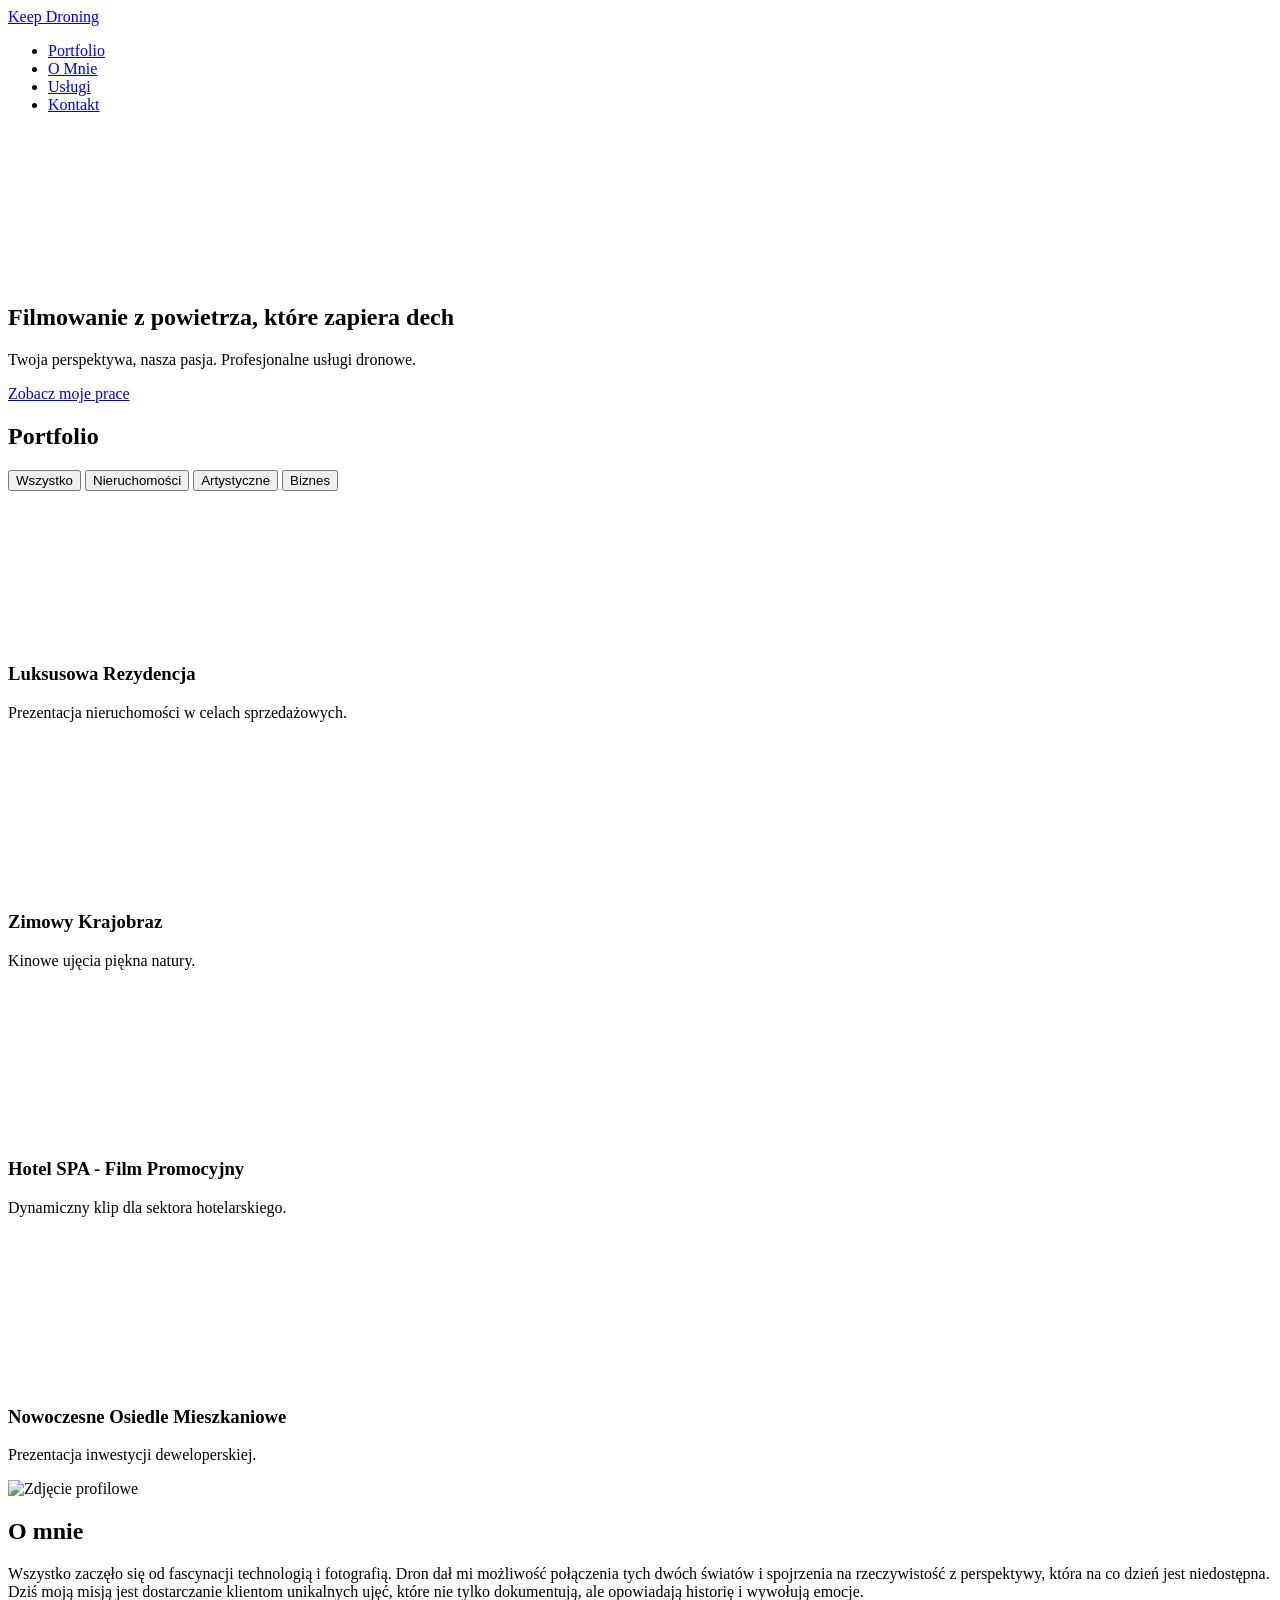
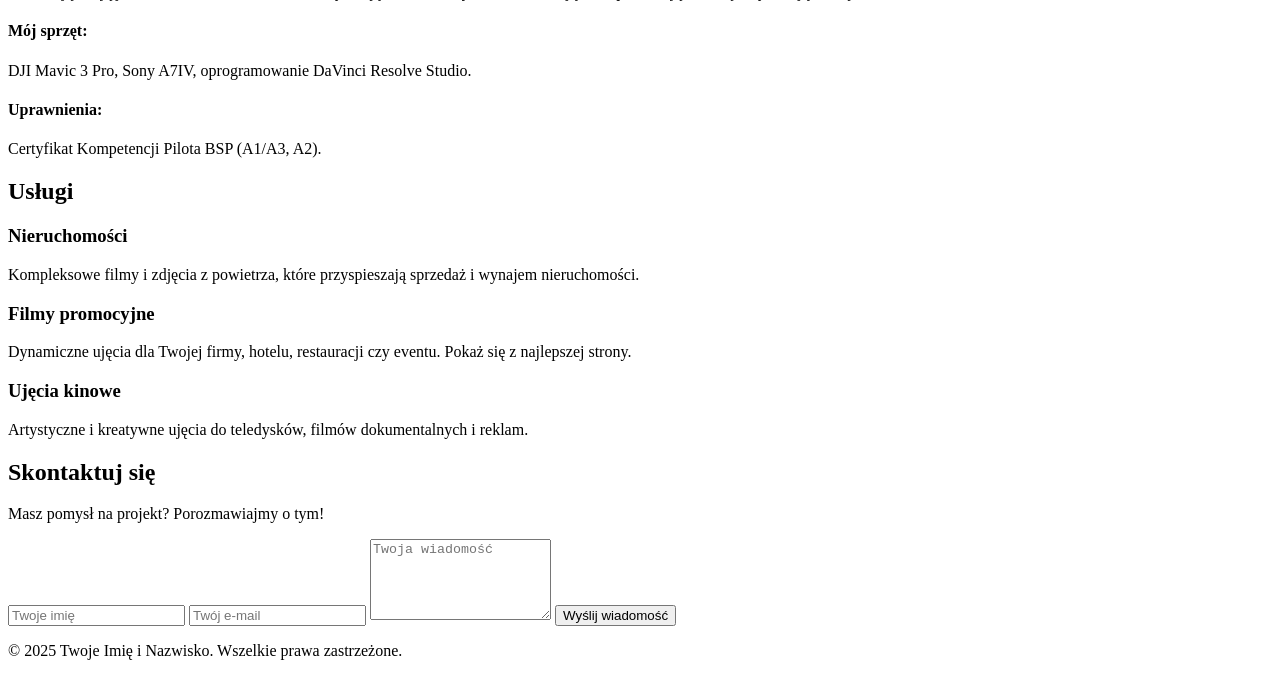
==== index.html @ 94047984 "Create index.html" ====
<!DOCTYPE html>
<html lang="pl">
<head>
    <meta charset="UTF-8">
    <meta name="viewport" content="width=device-width, initial-scale=1.0">
    <title>Twoje Imię - Portfolio Dronowe</title>
    <link rel="stylesheet" href="style.css">
    <link rel="preconnect" href="https://fonts.googleapis.com">
    <link rel="preconnect" href="https://fonts.gstatic.com" crossorigin>
    <link href="https://fonts.googleapis.com/css2?family=Poppins:wght@300;400;600;700&display=swap" rel="stylesheet">
</head>
<body>

    <header>
        <nav class="navbar">
            <a href="#" class="nav-logo">Keep Droning</a>
            <ul class="nav-menu">
                <li class="nav-item"><a href="#portfolio" class="nav-link">Portfolio</a></li>
                <li class="nav-item"><a href="#about" class="nav-link">O Mnie</a></li>
                <li class="nav-item"><a href="#services" class="nav-link">Usługi</a></li>
                <li class="nav-item"><a href="#contact" class="nav-link">Kontakt</a></li>
            </ul>
            <div class="hamburger">
                <span class="bar"></span>
                <span class="bar"></span>
                <span class="bar"></span>
            </div>
        </nav>
    </header>

    <main>
        <section class="hero">
            <div class="hero-video-bg">
                 <video autoplay loop muted playsinline poster="path/to/poster-image.jpg">
                    <source src="morze.mp4" type="video/mp4">
                </video>
            </div>
            <div class="hero-content">
                <h1>Filmowanie z powietrza, które zapiera dech</h1>
                <p>Twoja perspektywa, nasza pasja. Profesjonalne usługi dronowe.</p>
                <a href="#portfolio" class="cta-button">Zobacz moje prace</a>
            </div>
        </section>

        <section id="portfolio" class="portfolio-section">
            <h2>Portfolio</h2>
            <div class="filter-buttons">
                <button class="filter-btn active" data-filter="all">Wszystko</button>
                <button class="filter-btn" data-filter="nieruchomosci">Nieruchomości</button>
                <button class="filter-btn" data-filter="artystyczne">Artystyczne</button>
                <button class="filter-btn" data-filter="biznes">Biznes</button>
            </div>
            <div class="portfolio-grid">
                <div class="portfolio-item" data-category="nieruchomosci">
                    <div class="video-container">
                        <iframe src="https://www.youtube.com/embed/VIDEO_ID_1" title="YouTube video player" frameborder="0" allow="accelerometer; autoplay; clipboard-write; encrypted-media; gyroscope; picture-in-picture" allowfullscreen></iframe>
                    </div>
                    <h3>Luksusowa Rezydencja</h3>
                    <p>Prezentacja nieruchomości w celach sprzedażowych.</p>
                </div>
                <div class="portfolio-item" data-category="artystyczne">
                    <div class="video-container">
                        <iframe src="https://www.youtube.com/embed/VIDEO_ID_2" title="YouTube video player" frameborder="0" allow="accelerometer; autoplay; clipboard-write; encrypted-media; gyroscope; picture-in-picture" allowfullscreen></iframe>
                    </div>
                    <h3>Zimowy Krajobraz</h3>
                    <p>Kinowe ujęcia piękna natury.</p>
                </div>
                <div class="portfolio-item" data-category="biznes">
                     <div class="video-container">
                        <iframe src="https://www.youtube.com/embed/VIDEO_ID_3" title="YouTube video player" frameborder="0" allow="accelerometer; autoplay; clipboard-write; encrypted-media; gyroscope; picture-in-picture" allowfullscreen></iframe>
                    </div>
                    <h3>Hotel SPA - Film Promocyjny</h3>
                    <p>Dynamiczny klip dla sektora hotelarskiego.</p>
                </div>
                 <div class="portfolio-item" data-category="nieruchomosci">
                    <div class="video-container">
                       <iframe src="https://www.youtube.com/embed/VIDEO_ID_4" title="YouTube video player" frameborder="0" allow="accelerometer; autoplay; clipboard-write; encrypted-media; gyroscope; picture-in-picture" allowfullscreen></iframe>
                   </div>
                   <h3>Nowoczesne Osiedle Mieszkaniowe</h3>
                   <p>Prezentacja inwestycji deweloperskiej.</p>
               </div>
            </div>
        </section>

        <section id="about" class="about-section">
            <div class="about-content">
                <img src="https://via.placeholder.com/300" alt="Zdjęcie profilowe" class="profile-pic">
                <div class="about-text">
                    <h2>O mnie</h2>
                    <p>Wszystko zaczęło się od fascynacji technologią i fotografią. Dron dał mi możliwość połączenia tych dwóch światów i spojrzenia na rzeczywistość z perspektywy, która na co dzień jest niedostępna. Dziś moją misją jest dostarczanie klientom unikalnych ujęć, które nie tylko dokumentują, ale opowiadają historię i wywołują emocje.</p>
                    <h4>Mój sprzęt:</h4>
                    <p>DJI Mavic 3 Pro, Sony A7IV, oprogramowanie DaVinci Resolve Studio.</p>
                    <h4>Uprawnienia:</h4>
                    <p>Certyfikat Kompetencji Pilota BSP (A1/A3, A2).</p>
                </div>
            </div>
        </section>
        
        <section id="services" class="services-section">
            <h2>Usługi</h2>
            <div class="services-container">
                <div class="service-card">
                    <h3>Nieruchomości</h3>
                    <p>Kompleksowe filmy i zdjęcia z powietrza, które przyspieszają sprzedaż i wynajem nieruchomości.</p>
                </div>
                <div class="service-card">
                    <h3>Filmy promocyjne</h3>
                    <p>Dynamiczne ujęcia dla Twojej firmy, hotelu, restauracji czy eventu. Pokaż się z najlepszej strony.</p>
                </div>
                <div class="service-card">
                    <h3>Ujęcia kinowe</h3>
                    <p>Artystyczne i kreatywne ujęcia do teledysków, filmów dokumentalnych i reklam.</p>
                </div>
            </div>
        </section>

        <section id="contact" class="contact-section">
            <h2>Skontaktuj się</h2>
            <p>Masz pomysł na projekt? Porozmawiajmy o tym!</p>
            <form id="contact-form">
                <input type="text" name="name" placeholder="Twoje imię" required>
                <input type="email" name="email" placeholder="Twój e-mail" required>
                <textarea name="message" rows="5" placeholder="Twoja wiadomość" required></textarea>
                <button type="submit" class="cta-button">Wyślij wiadomość</button>
            </form>
        </section>
    </main>

    <footer>
        <p>&copy; 2025 Twoje Imię i Nazwisko. Wszelkie prawa zastrzeżone.</p>
    </footer>

    <script src="script.js"></script>
</body>
</html>
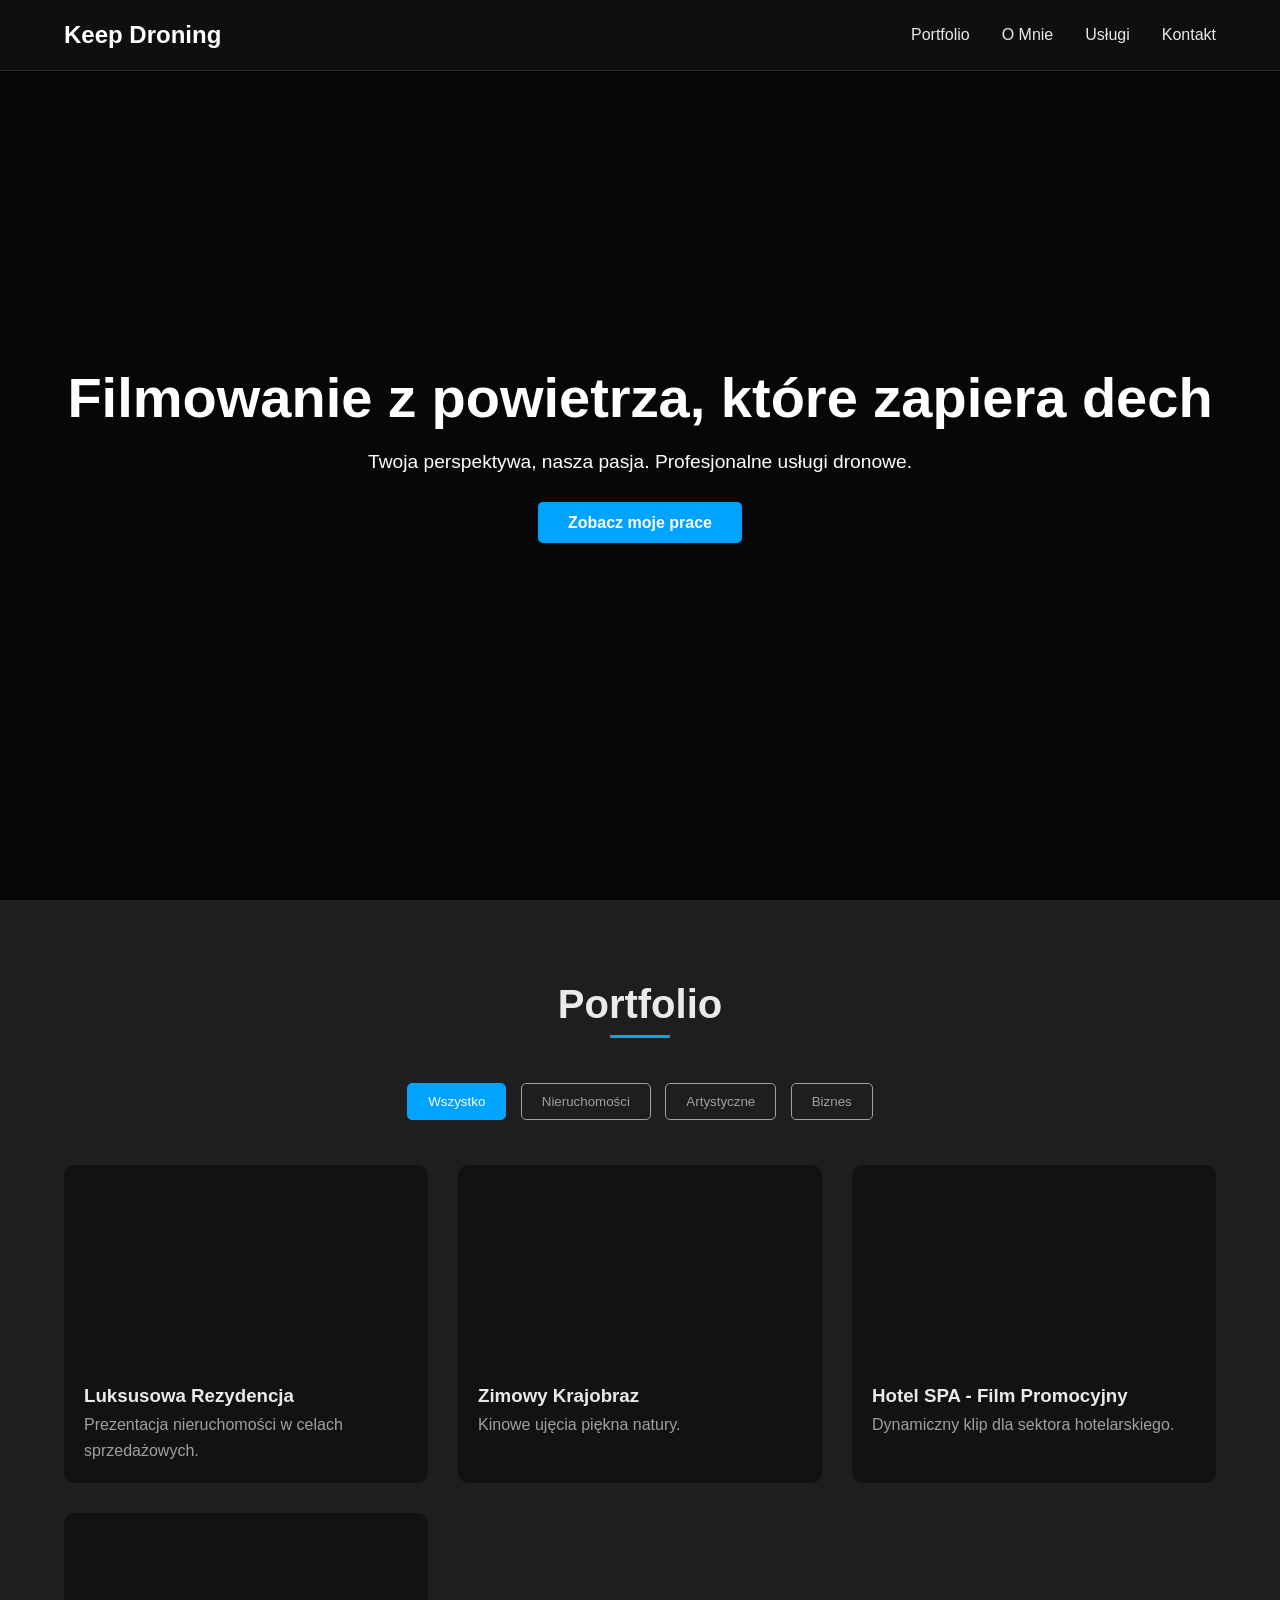
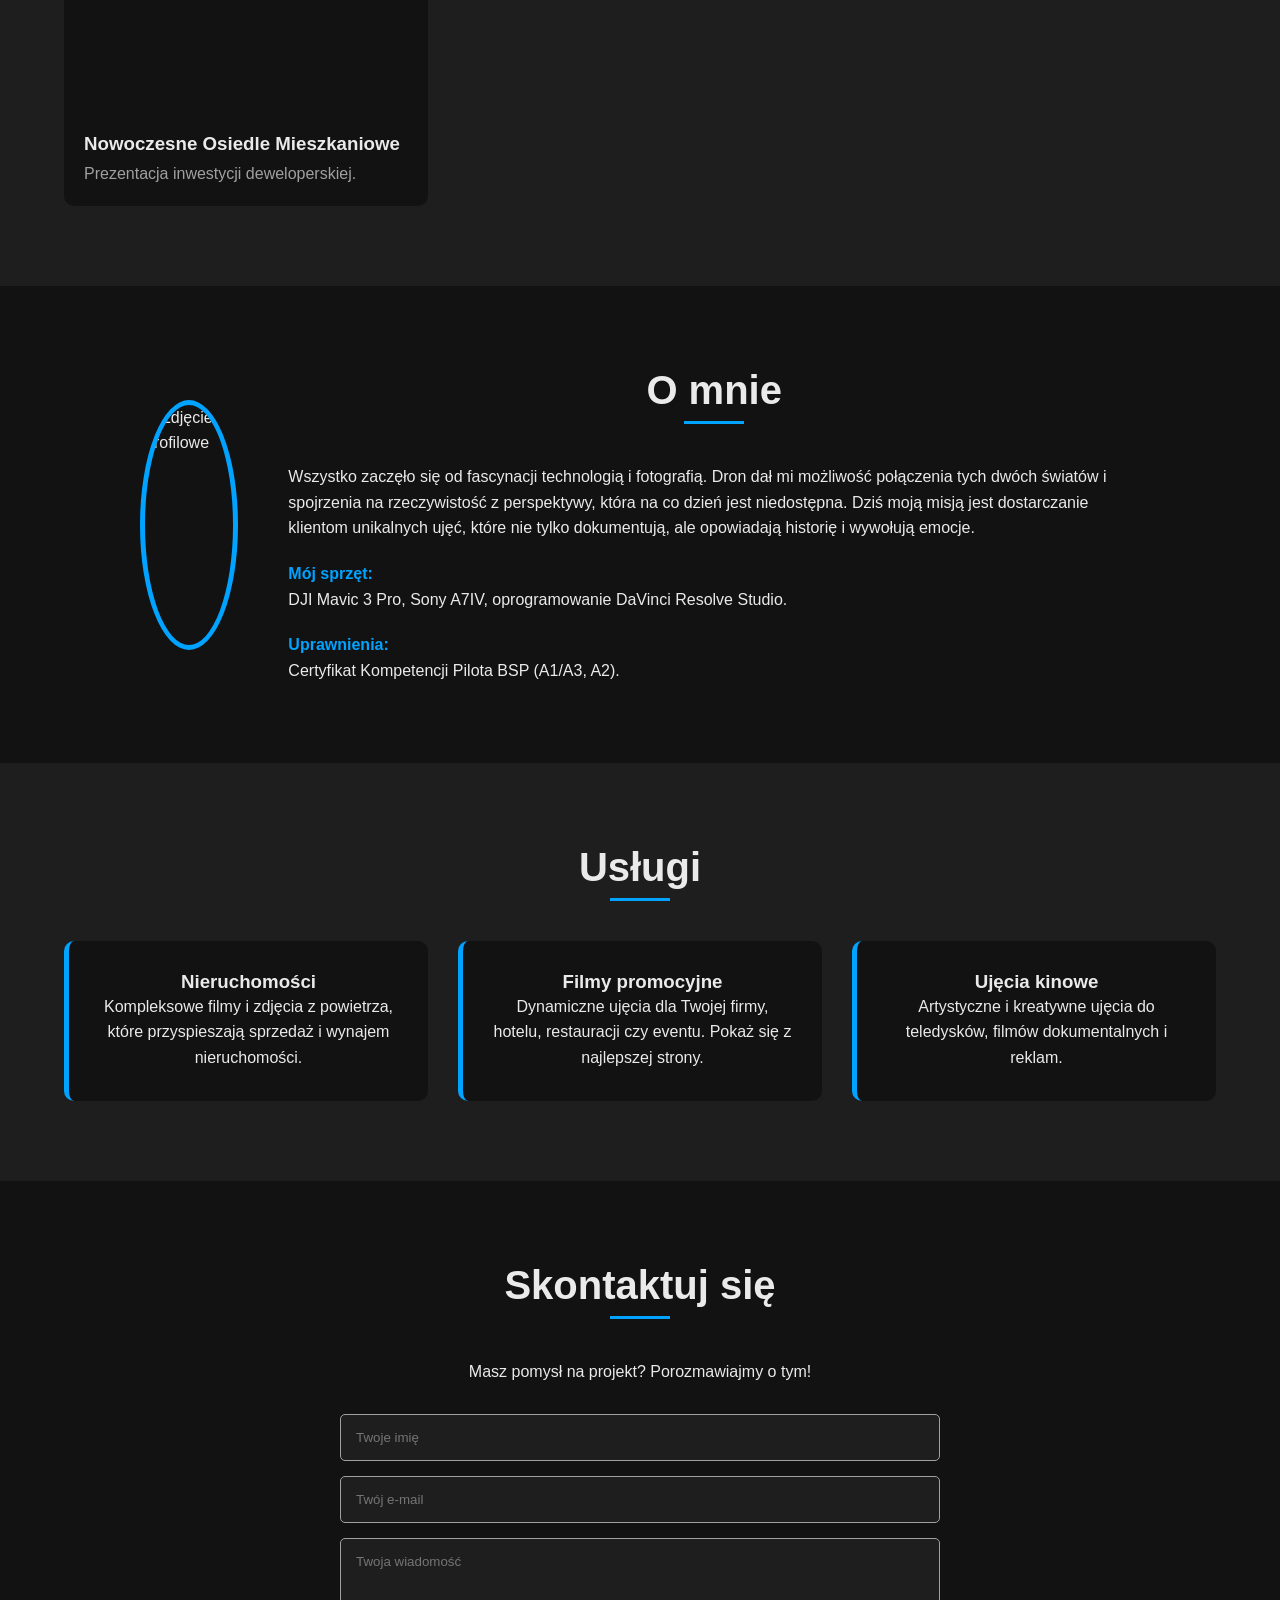
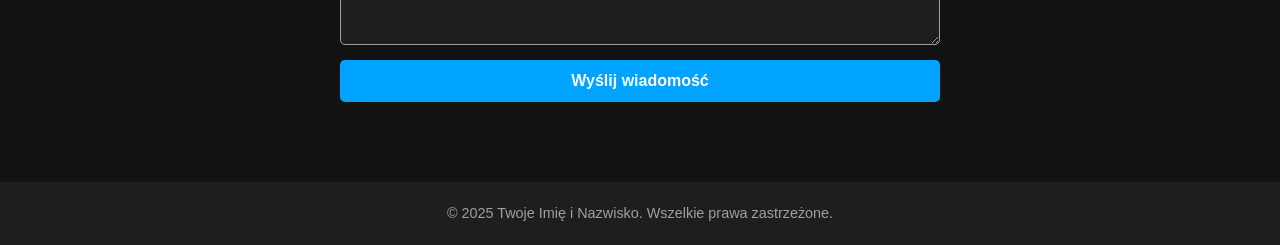
==== commit 256d5c9c: "Update index.html" ====
--- a/index.html
+++ b/index.html
@@ -60,7 +60,7 @@
                 </div>
                 <div class="portfolio-item" data-category="artystyczne">
                     <div class="video-container">
-                        <iframe src="https://www.youtube.com/embed/VIDEO_ID_2" title="YouTube video player" frameborder="0" allow="accelerometer; autoplay; clipboard-write; encrypted-media; gyroscope; picture-in-picture" allowfullscreen></iframe>
+                        <iframe src="https://www.youtube.com/shorts/f5v2X-ruwWc" title="YouTube video player" frameborder="0" allow="accelerometer; autoplay; clipboard-write; encrypted-media; gyroscope; picture-in-picture" allowfullscreen></iframe>
                     </div>
                     <h3>Zimowy Krajobraz</h3>
                     <p>Kinowe ujęcia piękna natury.</p>
@@ -69,12 +69,12 @@
                      <div class="video-container">
                         <iframe src="https://www.youtube.com/embed/VIDEO_ID_3" title="YouTube video player" frameborder="0" allow="accelerometer; autoplay; clipboard-write; encrypted-media; gyroscope; picture-in-picture" allowfullscreen></iframe>
                     </div>
-                    <h3>Hotel SPA - Film Promocyjny</h3>
+                    <h3>Hotel SPA - Film Promocyjny </h3>
                     <p>Dynamiczny klip dla sektora hotelarskiego.</p>
                 </div>
-                 <div class="portfolio-item" data-category="nieruchomosci">
+                 <div class="portfolio-item" data-category="nieruchomoscimorze">
                     <div class="video-container">
-                       <iframe src="https://www.youtube.com/embed/VIDEO_ID_4" title="YouTube video player" frameborder="0" allow="accelerometer; autoplay; clipboard-write; encrypted-media; gyroscope; picture-in-picture" allowfullscreen></iframe>
+                       <iframe src="https://www.youtube.com/watch?v=F8CcdoH55Hw" title="YouTube video player" frameborder="0" allow="accelerometer; autoplay; clipboard-write; encrypted-media; gyroscope; picture-in-picture" allowfullscreen></iframe>
                    </div>
                    <h3>Nowoczesne Osiedle Mieszkaniowe</h3>
                    <p>Prezentacja inwestycji deweloperskiej.</p>
--- a/style.css
+++ b/style.css
@@ -0,0 +1,350 @@
+/* --- RESET & GLOBAL STYLES --- */
+:root {
+    --primary-color: #00A3FF; /* Jaskrawy niebieski jako akcent */
+    --dark-bg: #121212;
+    --light-bg: #1E1E1E;
+    --text-color: #EAEAEA;
+    --text-muted: #A0A0A0;
+}
+
+* {
+    margin: 0;
+    padding: 0;
+    box-sizing: border-box;
+}
+
+html {
+    scroll-behavior: smooth;
+}
+
+body {
+    font-family: 'Poppins', sans-serif;
+    background-color: var(--dark-bg);
+    color: var(--text-color);
+    line-height: 1.6;
+}
+
+h1, h2, h3 {
+    line-height: 1.2;
+    font-weight: 600;
+}
+
+h2 {
+    font-size: 2.5rem;
+    text-align: center;
+    margin-bottom: 50px;
+    position: relative;
+}
+
+h2::after {
+    content: '';
+    position: absolute;
+    bottom: -10px;
+    left: 50%;
+    transform: translateX(-50%);
+    width: 60px;
+    height: 3px;
+    background-color: var(--primary-color);
+}
+
+section {
+    padding: 80px 5%;
+}
+
+/* --- NAVIGATION BAR --- */
+.navbar {
+    display: flex;
+    justify-content: space-between;
+    align-items: center;
+    padding: 1rem 5%;
+    background-color: rgba(18, 18, 18, 0.8);
+    backdrop-filter: blur(10px);
+    position: fixed;
+    width: 100%;
+    top: 0;
+    z-index: 1000;
+    border-bottom: 1px solid #2a2a2a;
+}
+
+.nav-logo {
+    font-size: 1.5rem;
+    font-weight: 700;
+    color: white;
+    text-decoration: none;
+}
+
+.nav-menu {
+    display: flex;
+    list-style: none;
+    gap: 2rem;
+}
+
+.nav-link {
+    color: var(--text-color);
+    text-decoration: none;
+    transition: color 0.3s ease;
+}
+
+.nav-link:hover {
+    color: var(--primary-color);
+}
+
+.hamburger {
+    display: none;
+    cursor: pointer;
+}
+
+.bar {
+    display: block;
+    width: 25px;
+    height: 3px;
+    margin: 5px auto;
+    background-color: white;
+    transition: all 0.3s ease-in-out;
+}
+
+
+/* --- HERO SECTION --- */
+.hero {
+    height: 100vh;
+    display: flex;
+    align-items: center;
+    justify-content: center;
+    text-align: center;
+    position: relative;
+    color: white;
+}
+.hero-video-bg {
+    position: absolute;
+    top: 0;
+    left: 0;
+    width: 100%;
+    height: 100%;
+    overflow: hidden;
+    z-index: -1;
+}
+.hero-video-bg video {
+    width: 100%;
+    height: 100%;
+    object-fit: cover;
+}
+.hero::after {
+    content: '';
+    position: absolute;
+    top: 0;
+    left: 0;
+    width: 100%;
+    height: 100%;
+    background: rgba(0, 0, 0, 0.6);
+    z-index: -1;
+}
+.hero-content {
+    z-index: 1;
+}
+.hero h1 {
+    font-size: 3.5rem;
+    margin-bottom: 1rem;
+}
+.hero p {
+    font-size: 1.2rem;
+    margin-bottom: 2rem;
+}
+.cta-button {
+    background-color: var(--primary-color);
+    color: white;
+    padding: 12px 30px;
+    border: none;
+    border-radius: 5px;
+    text-decoration: none;
+    font-weight: 600;
+    font-size: 1rem;
+    transition: background-color 0.3s ease, transform 0.3s ease;
+}
+.cta-button:hover {
+    background-color: #0088d1;
+    transform: translateY(-3px);
+}
+
+/* --- PORTFOLIO SECTION --- */
+.portfolio-section {
+    background-color: var(--light-bg);
+}
+
+.filter-buttons {
+    text-align: center;
+    margin-bottom: 40px;
+}
+
+.filter-btn {
+    background: none;
+    border: 1px solid var(--text-muted);
+    color: var(--text-muted);
+    padding: 10px 20px;
+    margin: 5px;
+    cursor: pointer;
+    border-radius: 5px;
+    transition: all 0.3s ease;
+}
+
+.filter-btn:hover, .filter-btn.active {
+    background-color: var(--primary-color);
+    color: white;
+    border-color: var(--primary-color);
+}
+
+.portfolio-grid {
+    display: grid;
+    grid-template-columns: repeat(auto-fit, minmax(350px, 1fr));
+    gap: 30px;
+}
+
+.portfolio-item {
+    background-color: var(--dark-bg);
+    border-radius: 10px;
+    overflow: hidden;
+    transition: transform 0.3s ease;
+    padding-bottom: 20px;
+}
+.portfolio-item h3 { margin: 15px 20px 5px; }
+.portfolio-item p { margin: 0 20px; color: var(--text-muted); }
+.portfolio-item.hide {
+    display: none;
+}
+
+.video-container {
+    position: relative;
+    padding-bottom: 56.25%; /* 16:9 Aspect Ratio */
+    height: 0;
+    overflow: hidden;
+}
+
+.video-container iframe {
+    position: absolute;
+    top: 0;
+    left: 0;
+    width: 100%;
+    height: 100%;
+}
+
+
+/* --- ABOUT SECTION --- */
+.about-content {
+    display: flex;
+    align-items: center;
+    gap: 50px;
+    max-width: 1000px;
+    margin: 0 auto;
+}
+.profile-pic {
+    width: 250px;
+    height: 250px;
+    border-radius: 50%;
+    object-fit: cover;
+    border: 5px solid var(--primary-color);
+}
+.about-text h4 {
+    margin-top: 20px;
+    color: var(--primary-color);
+}
+
+/* --- SERVICES SECTION --- */
+.services-section {
+    background-color: var(--light-bg);
+}
+.services-container {
+    display: grid;
+    grid-template-columns: repeat(auto-fit, minmax(300px, 1fr));
+    gap: 30px;
+    max-width: 1200px;
+    margin: 0 auto;
+}
+.service-card {
+    background-color: var(--dark-bg);
+    padding: 30px;
+    border-radius: 10px;
+    text-align: center;
+    border-left: 5px solid var(--primary-color);
+    transition: transform 0.3s ease;
+}
+.service-card:hover {
+    transform: translateY(-10px);
+}
+
+/* --- CONTACT SECTION --- */
+.contact-section {
+    text-align: center;
+}
+#contact-form {
+    max-width: 600px;
+    margin: 30px auto 0;
+    display: flex;
+    flex-direction: column;
+    gap: 15px;
+}
+#contact-form input,
+#contact-form textarea {
+    width: 100%;
+    padding: 15px;
+    border-radius: 5px;
+    border: 1px solid var(--text-muted);
+    background-color: var(--light-bg);
+    color: var(--text-color);
+    font-family: 'Poppins', sans-serif;
+}
+#contact-form textarea {
+    resize: vertical;
+}
+
+/* --- FOOTER --- */
+footer {
+    text-align: center;
+    padding: 20px;
+    background-color: var(--light-bg);
+    color: var(--text-muted);
+    font-size: 0.9rem;
+}
+
+/* --- RESPONSIVE DESIGN --- */
+@media(max-width: 768px) {
+    .nav-menu {
+        position: fixed;
+        left: -100%;
+        top: 70px; /* Wysokość nawigacji */
+        flex-direction: column;
+        background-color: var(--dark-bg);
+        width: 100%;
+        text-align: center;
+        transition: 0.3s;
+        gap: 0;
+    }
+
+    .nav-menu.active {
+        left: 0;
+    }
+
+    .nav-item {
+        padding: 1rem 0;
+    }
+
+    .hamburger {
+        display: block;
+    }
+
+    .hamburger.active .bar:nth-child(2) {
+        opacity: 0;
+    }
+    .hamburger.active .bar:nth-child(1) {
+        transform: translateY(8px) rotate(45deg);
+    }
+    .hamburger.active .bar:nth-child(3) {
+        transform: translateY(-8px) rotate(-45deg);
+    }
+
+    .hero h1 { font-size: 2.5rem; }
+    .hero p { font-size: 1rem; }
+
+    .about-content {
+        flex-direction: column;
+        text-align: center;
+    }
+}
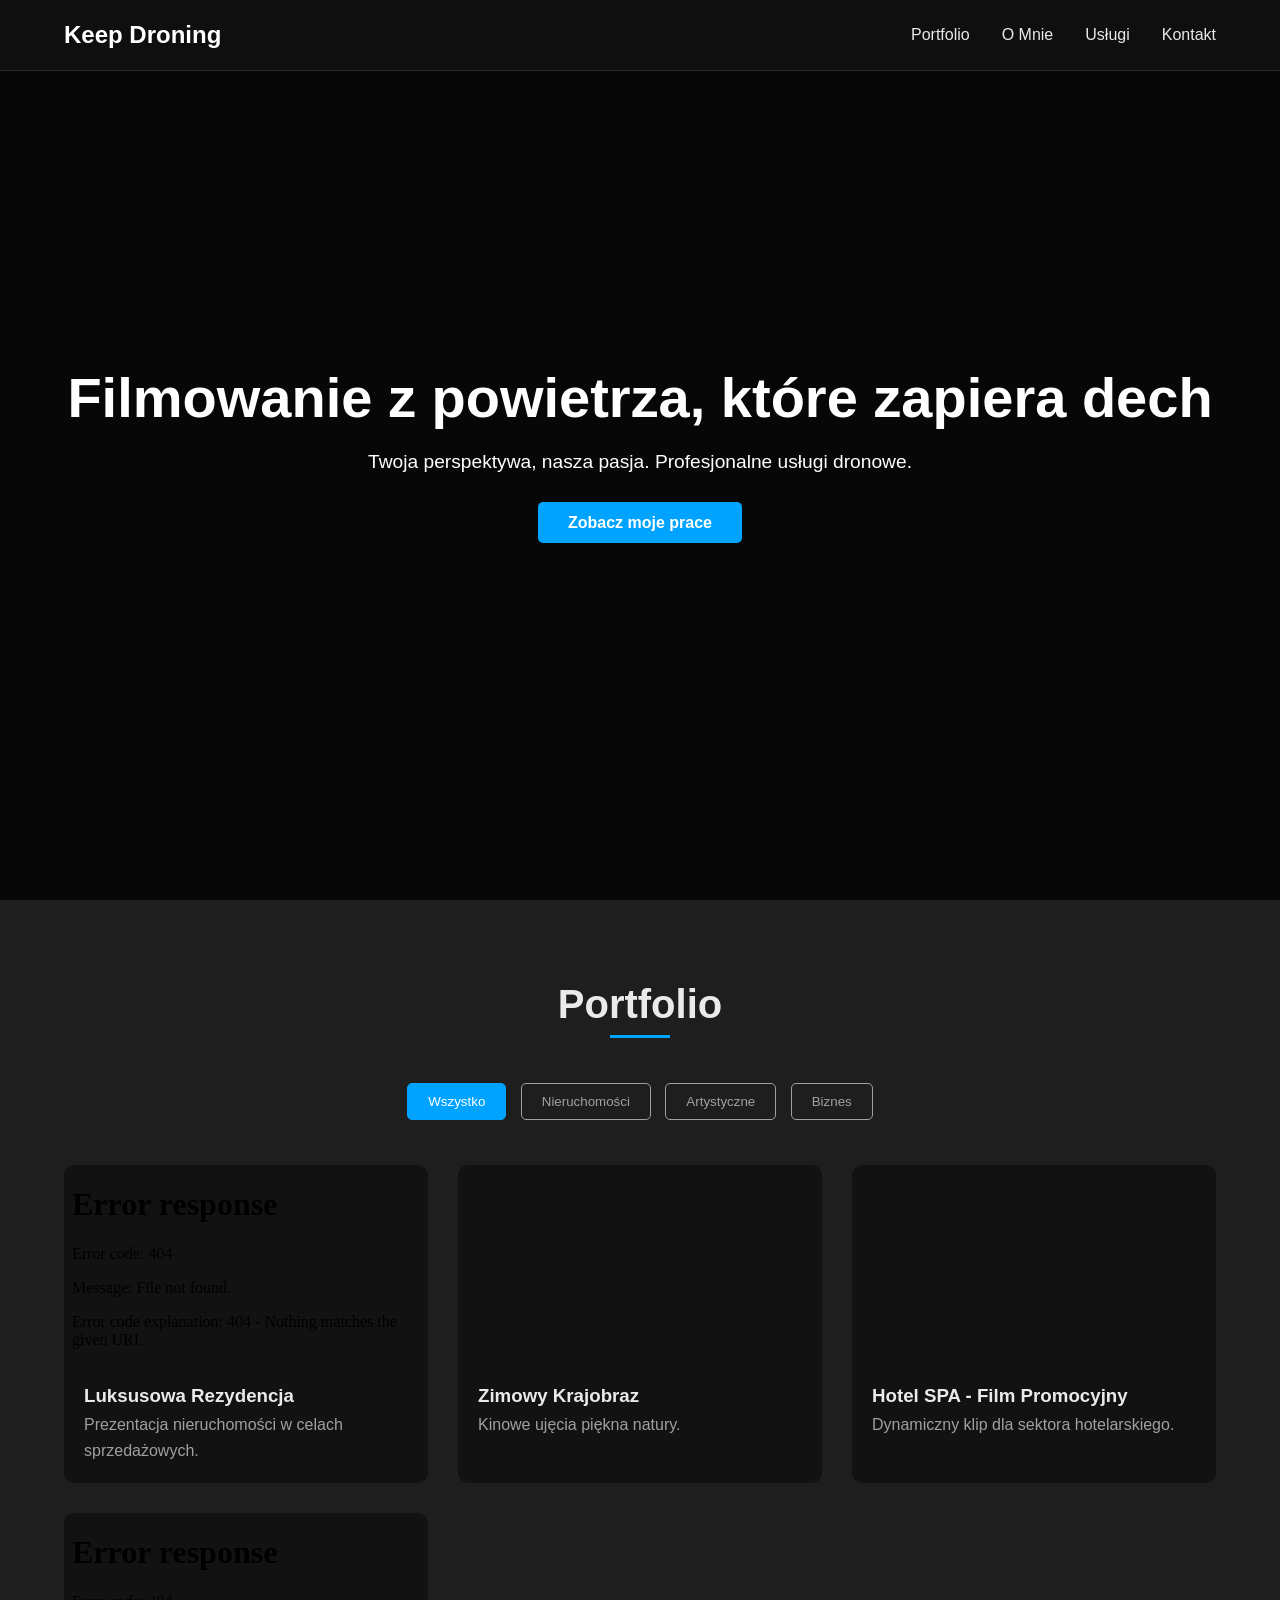
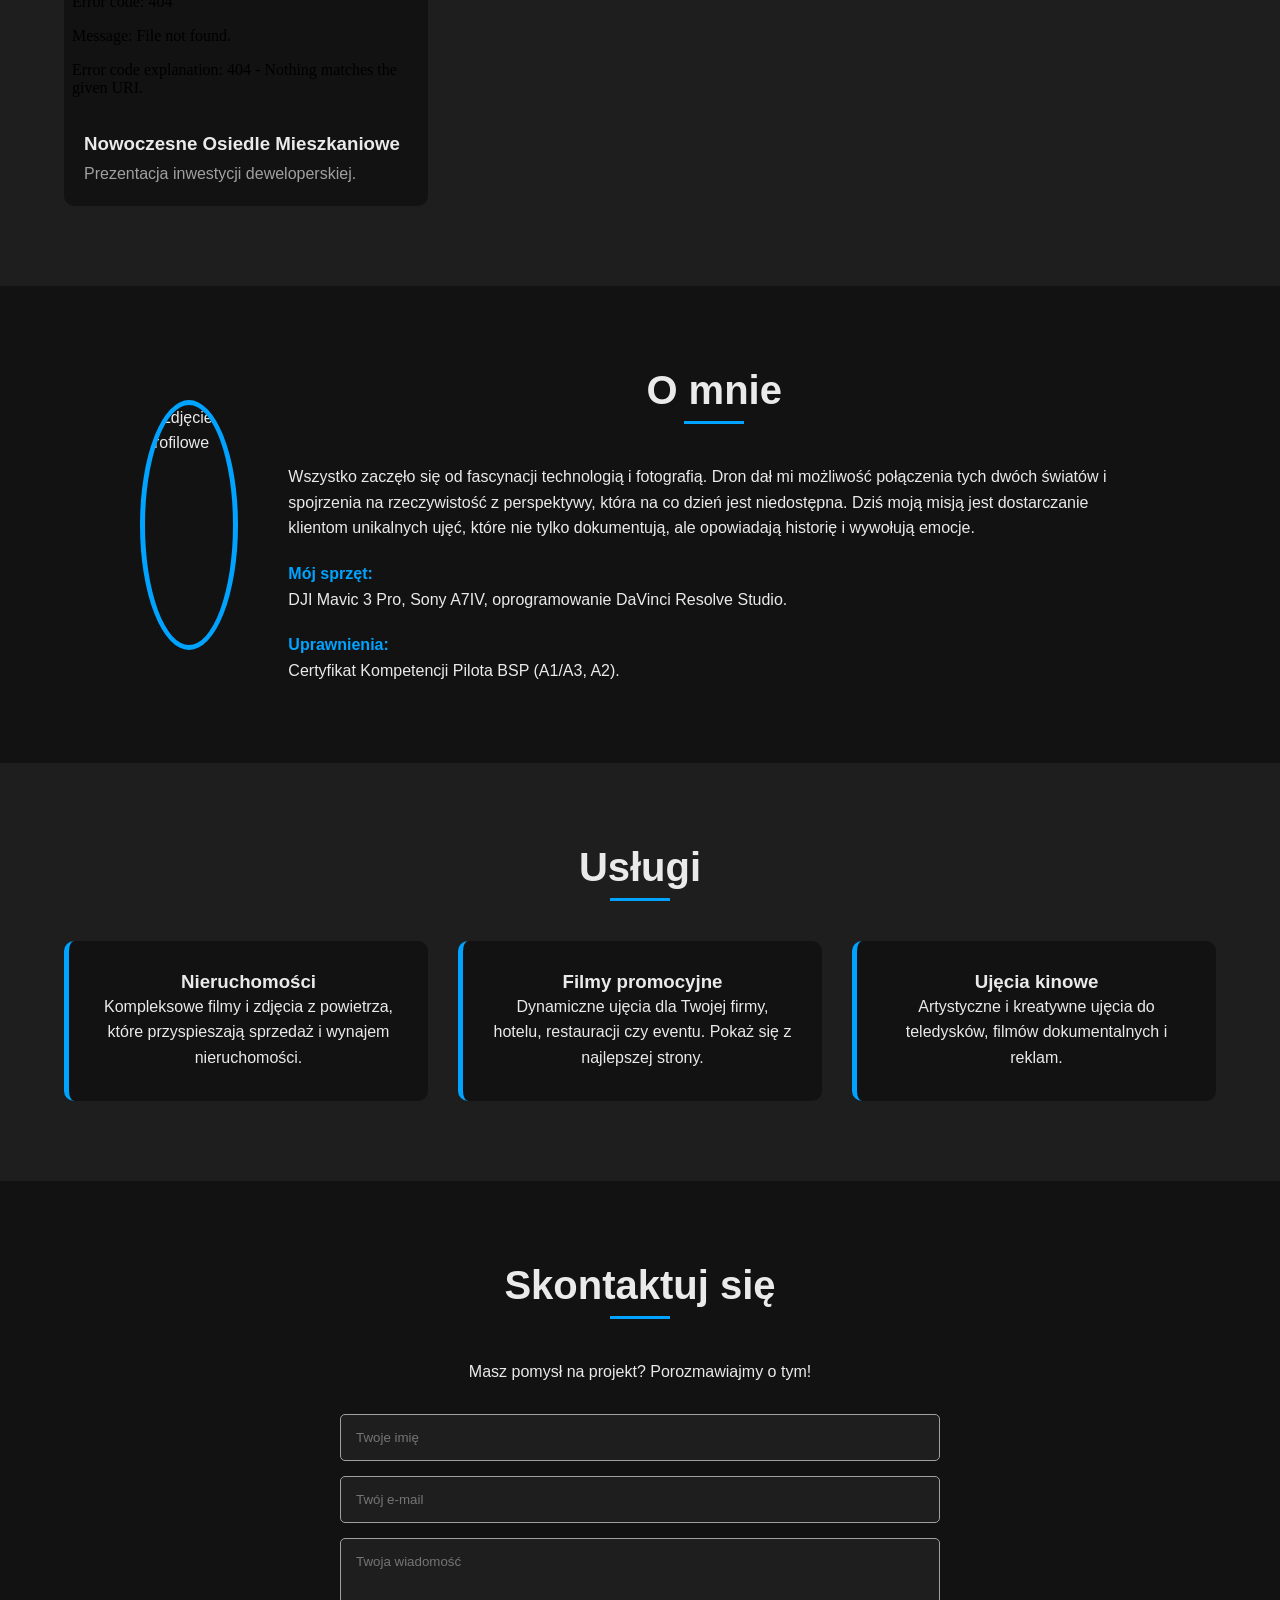
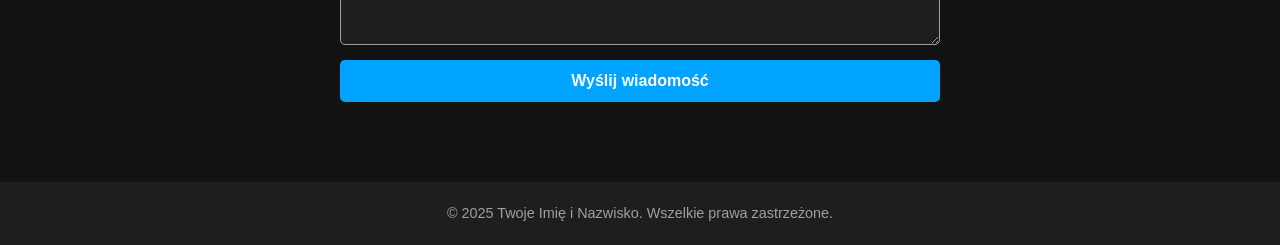
==== commit dcc33d62: "Update index.html" ====
--- a/index.html
+++ b/index.html
@@ -32,7 +32,7 @@
         <section class="hero">
             <div class="hero-video-bg">
                  <video autoplay loop muted playsinline poster="path/to/poster-image.jpg">
-                    <source src="morze.mp4" type="video/mp4">
+                    <source src="DJI_20240922183412_0674_D-da0606f5d6e1b281fa202f98e821e6b1 (1).mp4" type="video/mp4">
                 </video>
             </div>
             <div class="hero-content">
@@ -53,7 +53,7 @@
             <div class="portfolio-grid">
                 <div class="portfolio-item" data-category="nieruchomosci">
                     <div class="video-container">
-                        <iframe src="https://www.youtube.com/embed/VIDEO_ID_1" title="YouTube video player" frameborder="0" allow="accelerometer; autoplay; clipboard-write; encrypted-media; gyroscope; picture-in-picture" allowfullscreen></iframe>
+                        <iframe src="You Say - Lauren Daigle (DJI Mini 4 Pro Cinematic Remix #shorts.mp4" title="YouTube video player" frameborder="0" allow="accelerometer; autoplay; clipboard-write; encrypted-media; gyroscope; picture-in-picture" allowfullscreen></iframe>
                     </div>
                     <h3>Luksusowa Rezydencja</h3>
                     <p>Prezentacja nieruchomości w celach sprzedażowych.</p>
@@ -74,7 +74,7 @@
                 </div>
                  <div class="portfolio-item" data-category="nieruchomoscimorze">
                     <div class="video-container">
-                       <iframe src="https://www.youtube.com/watch?v=F8CcdoH55Hw" title="YouTube video player" frameborder="0" allow="accelerometer; autoplay; clipboard-write; encrypted-media; gyroscope; picture-in-picture" allowfullscreen></iframe>
+                       <iframe src="Love this place 💗 #shorts.mp4" title="YouTube video player" frameborder="0" allow="accelerometer; autoplay; clipboard-write; encrypted-media; gyroscope; picture-in-picture" allowfullscreen></iframe>
                    </div>
                    <h3>Nowoczesne Osiedle Mieszkaniowe</h3>
                    <p>Prezentacja inwestycji deweloperskiej.</p>
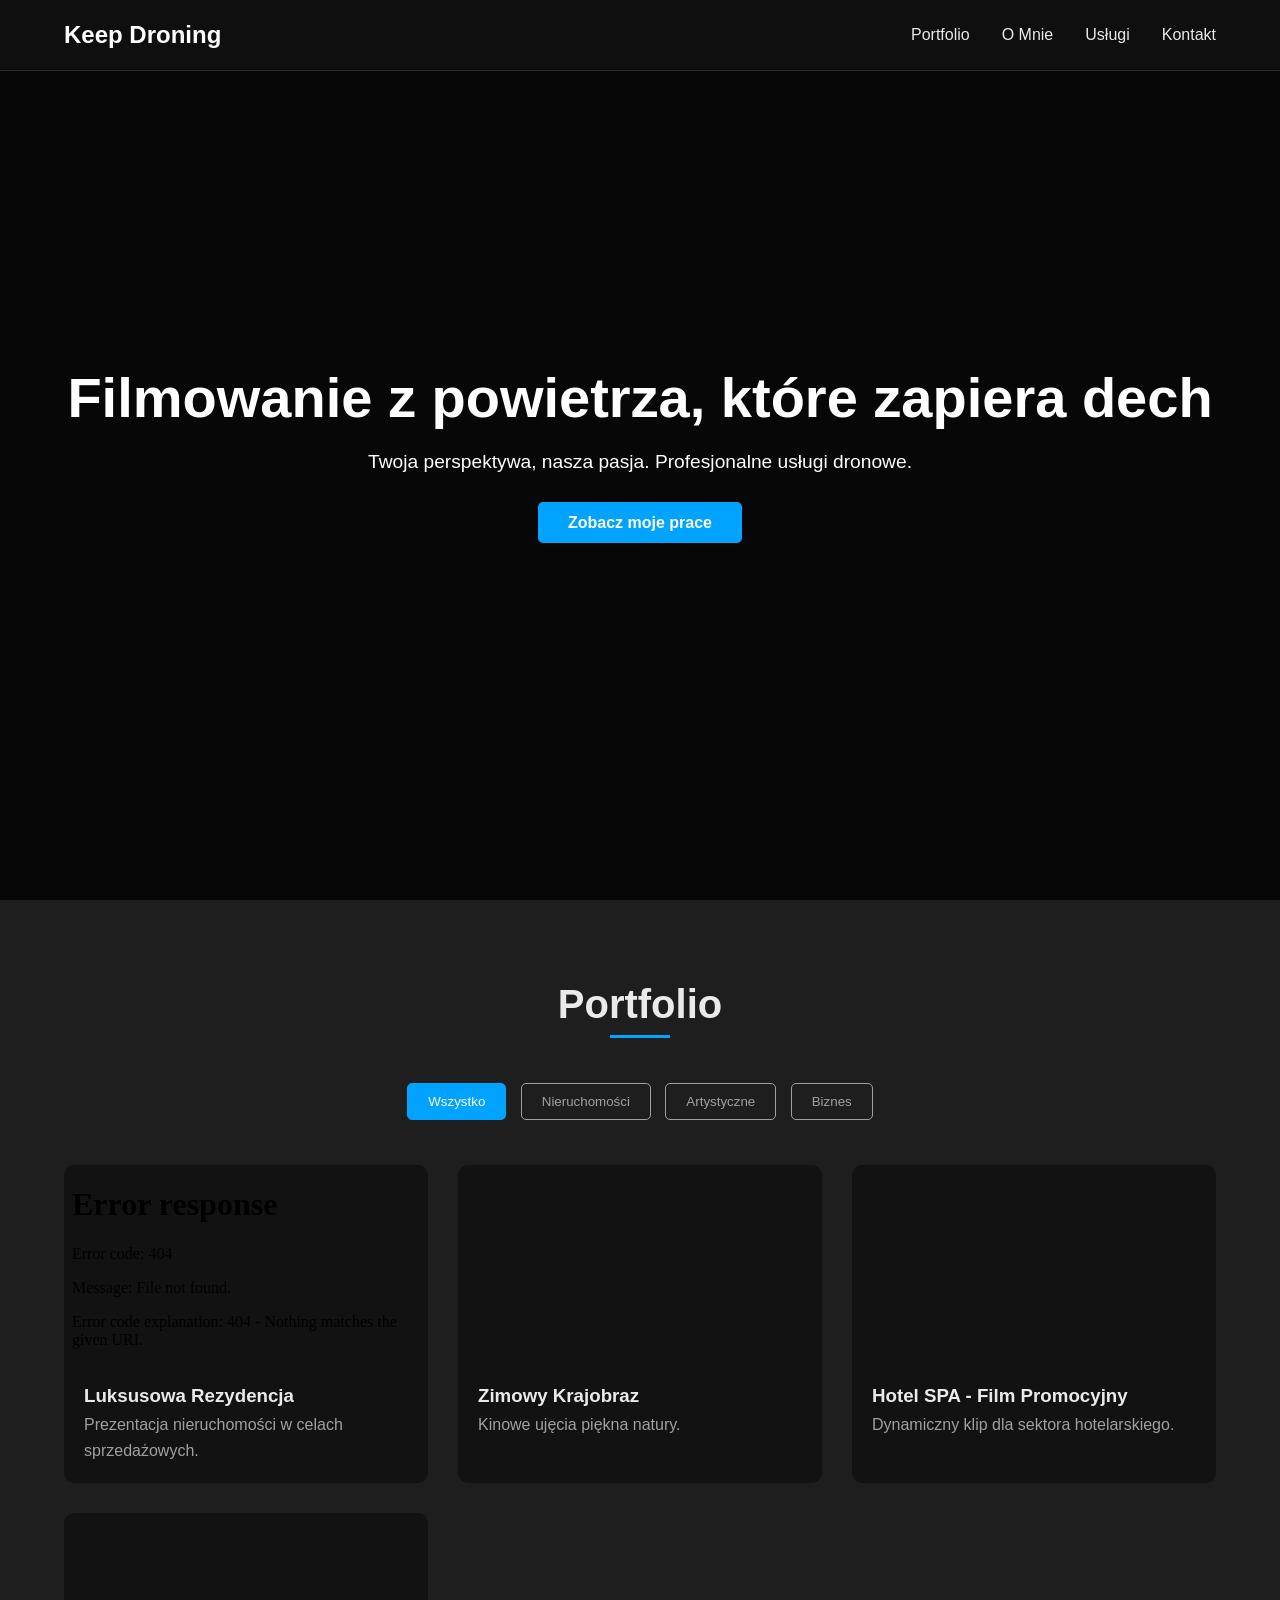
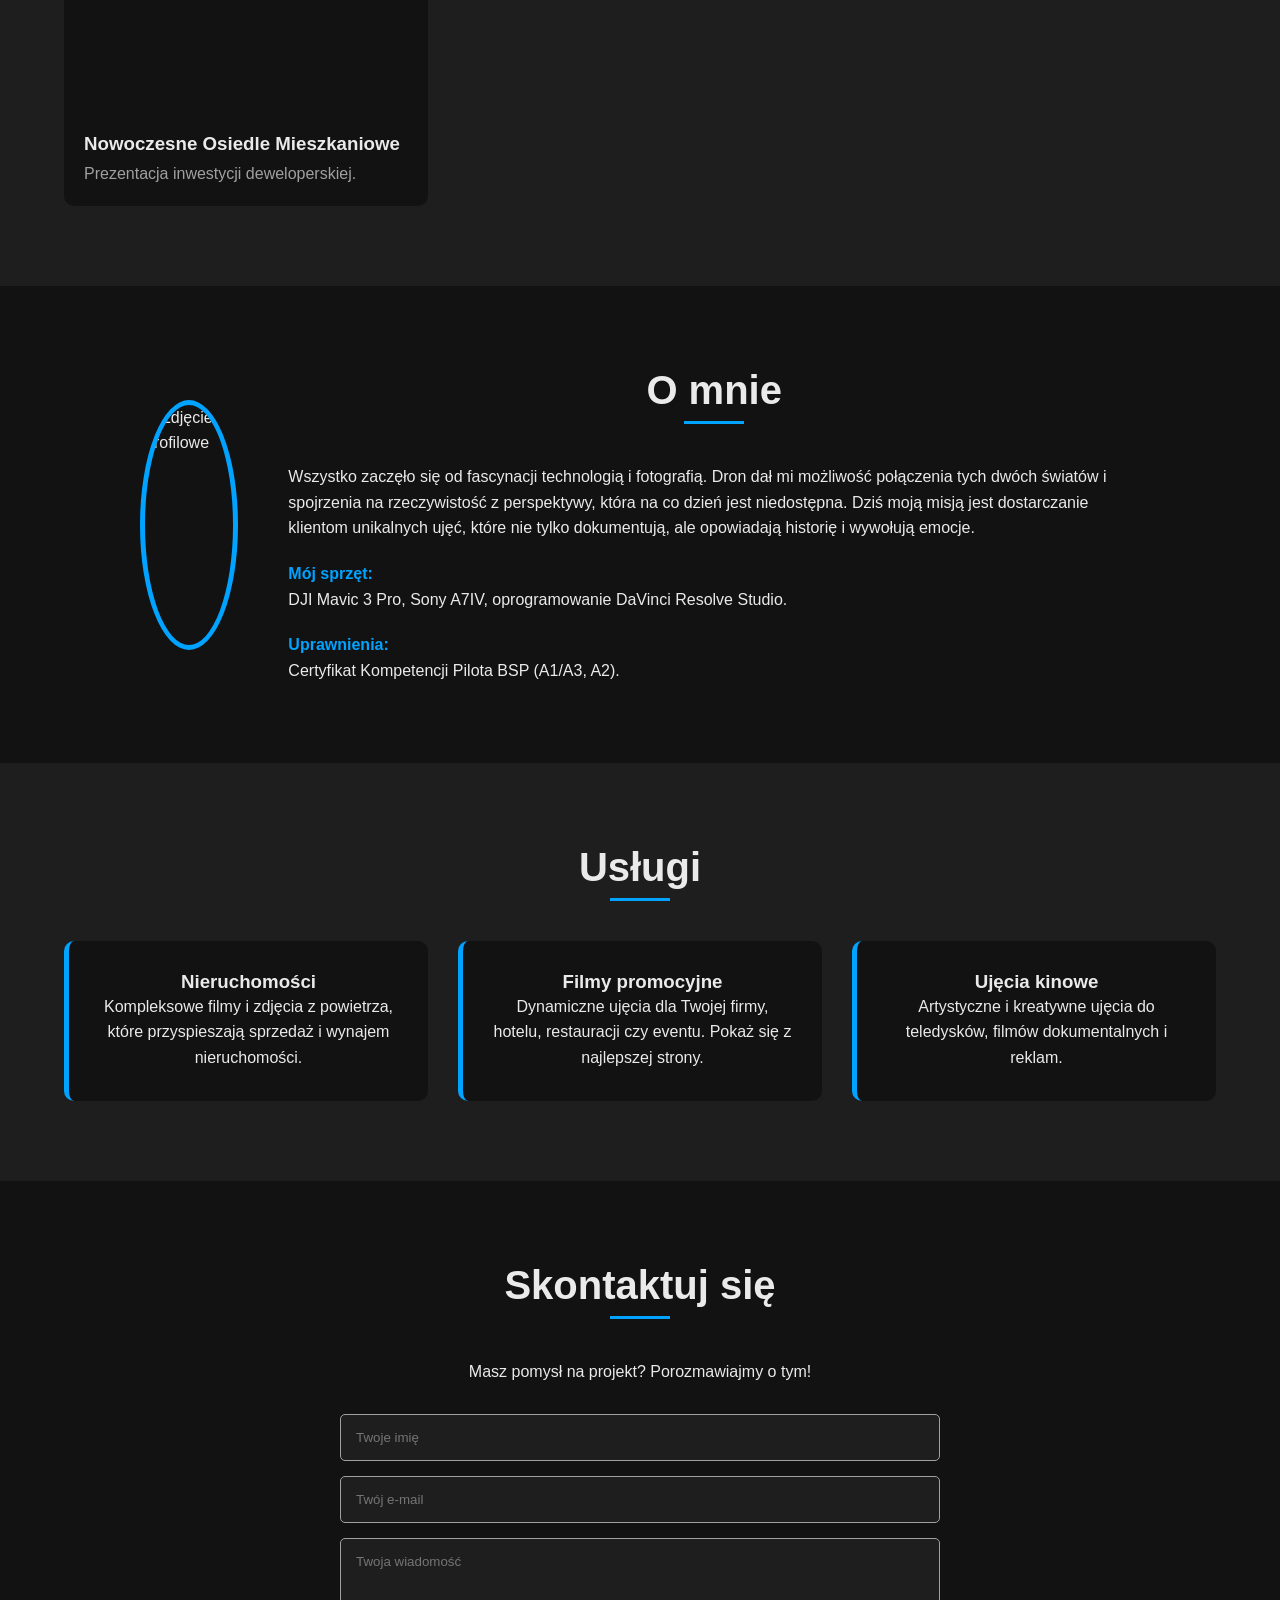
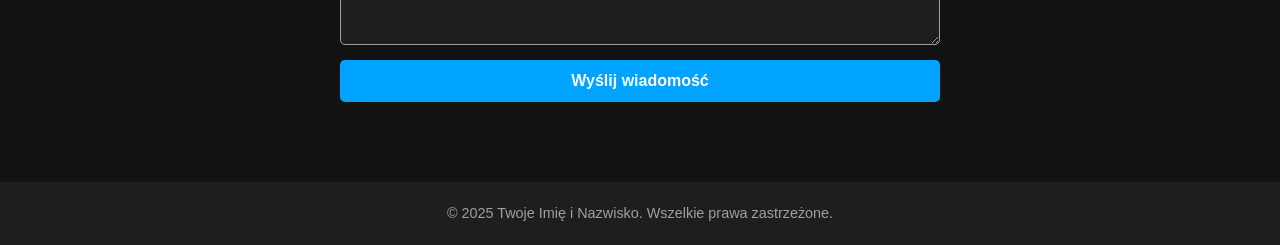
==== commit 2b3236d9: "Update index.html" ====
--- a/index.html
+++ b/index.html
@@ -60,8 +60,7 @@
                 </div>
                 <div class="portfolio-item" data-category="artystyczne">
                     <div class="video-container">
-                        <iframe src="https://www.youtube.com/shorts/f5v2X-ruwWc" title="YouTube video player" frameborder="0" allow="accelerometer; autoplay; clipboard-write; encrypted-media; gyroscope; picture-in-picture" allowfullscreen></iframe>
-                    </div>
+<iframe width="392" height="696" src="https://www.youtube.com/embed/f5v2X-ruwWc" title="You Say - Lauren Daigle (DJI Mini 4 Pro Cinematic Remix #shorts" frameborder="0" allow="accelerometer; autoplay; clipboard-write; encrypted-media; gyroscope; picture-in-picture; web-share" referrerpolicy="strict-origin-when-cross-origin" allowfullscreen></iframe>                    </div>
                     <h3>Zimowy Krajobraz</h3>
                     <p>Kinowe ujęcia piękna natury.</p>
                 </div>
@@ -74,8 +73,7 @@
                 </div>
                  <div class="portfolio-item" data-category="nieruchomoscimorze">
                     <div class="video-container">
-                       <iframe src="Love this place 💗 #shorts.mp4" title="YouTube video player" frameborder="0" allow="accelerometer; autoplay; clipboard-write; encrypted-media; gyroscope; picture-in-picture" allowfullscreen></iframe>
-                   </div>
+            <iframe width="392" height="696" src="https://www.youtube.com/embed/R3rxno2PkLc" title="Love this place 💗 #shorts" frameborder="0" allow="accelerometer; autoplay; clipboard-write; encrypted-media; gyroscope; picture-in-picture; web-share" referrerpolicy="strict-origin-when-cross-origin" allowfullscreen></iframe>                   </div>
                    <h3>Nowoczesne Osiedle Mieszkaniowe</h3>
                    <p>Prezentacja inwestycji deweloperskiej.</p>
                </div>
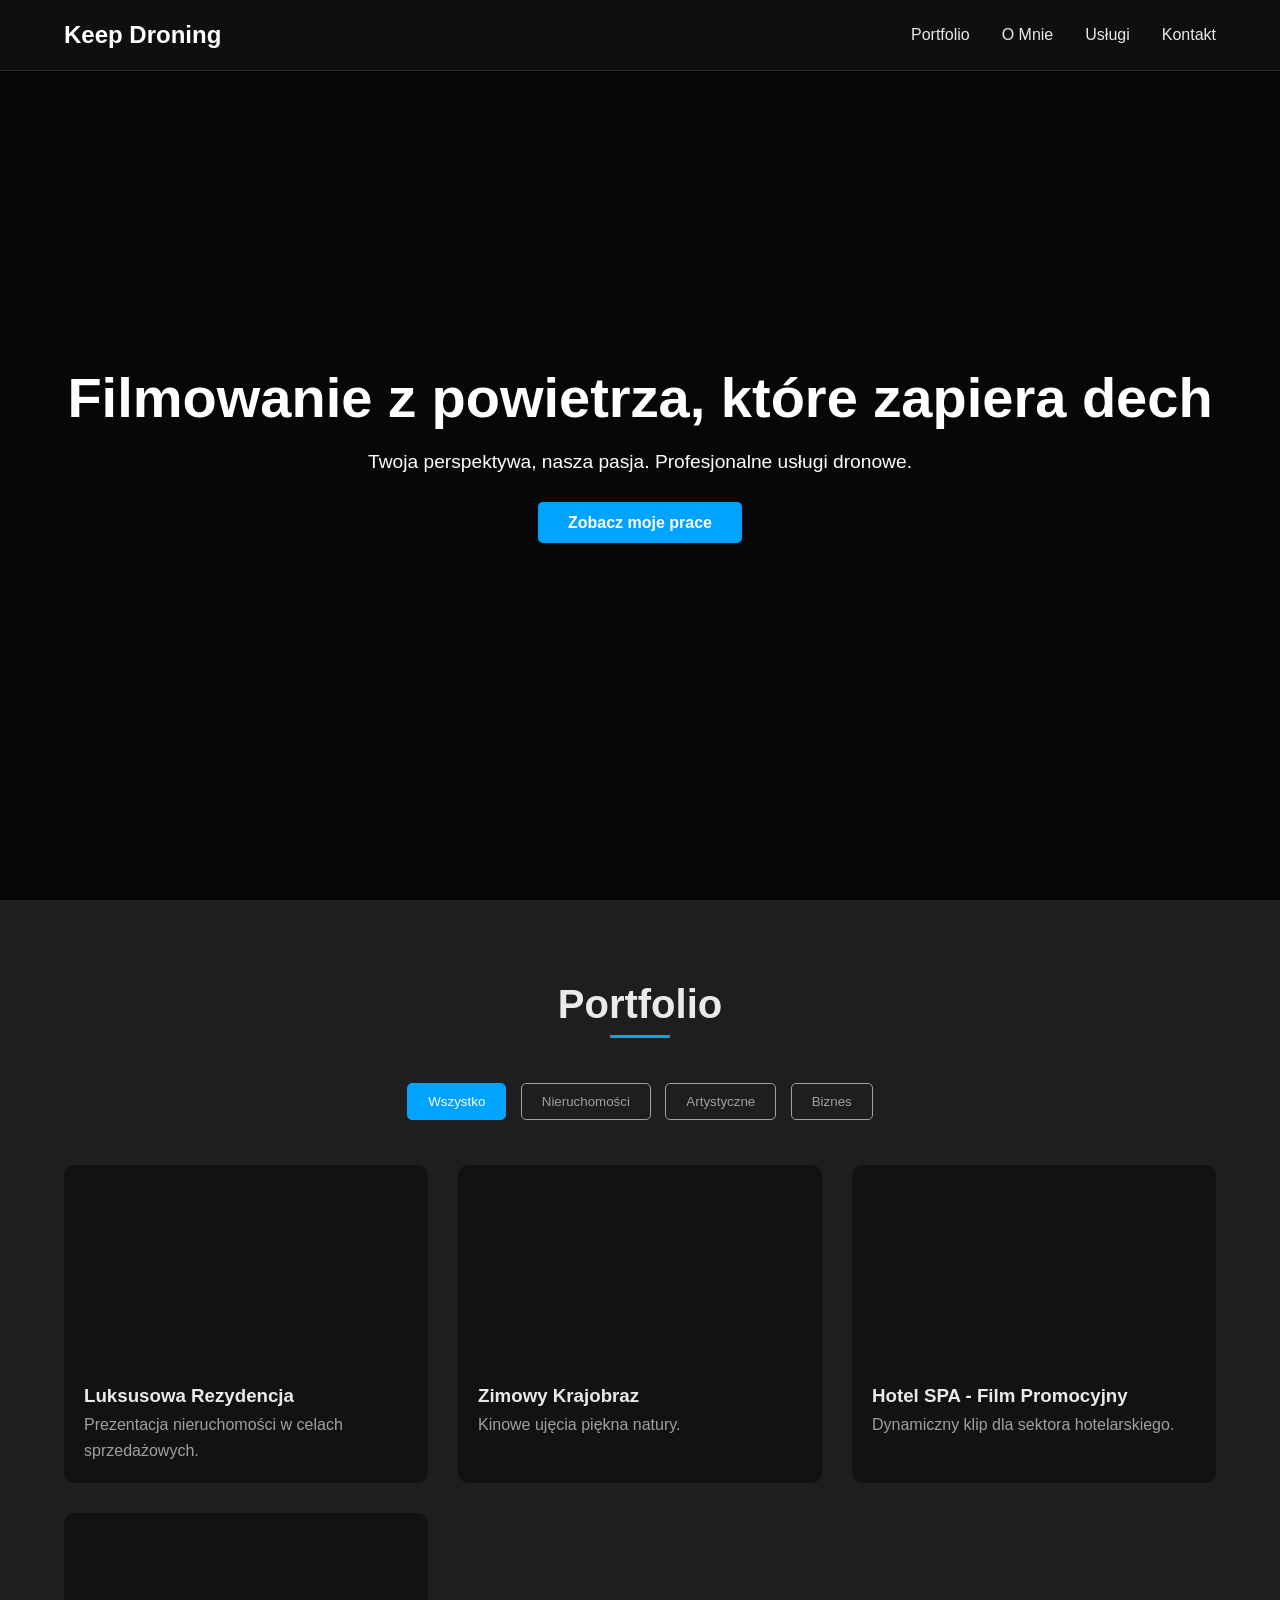
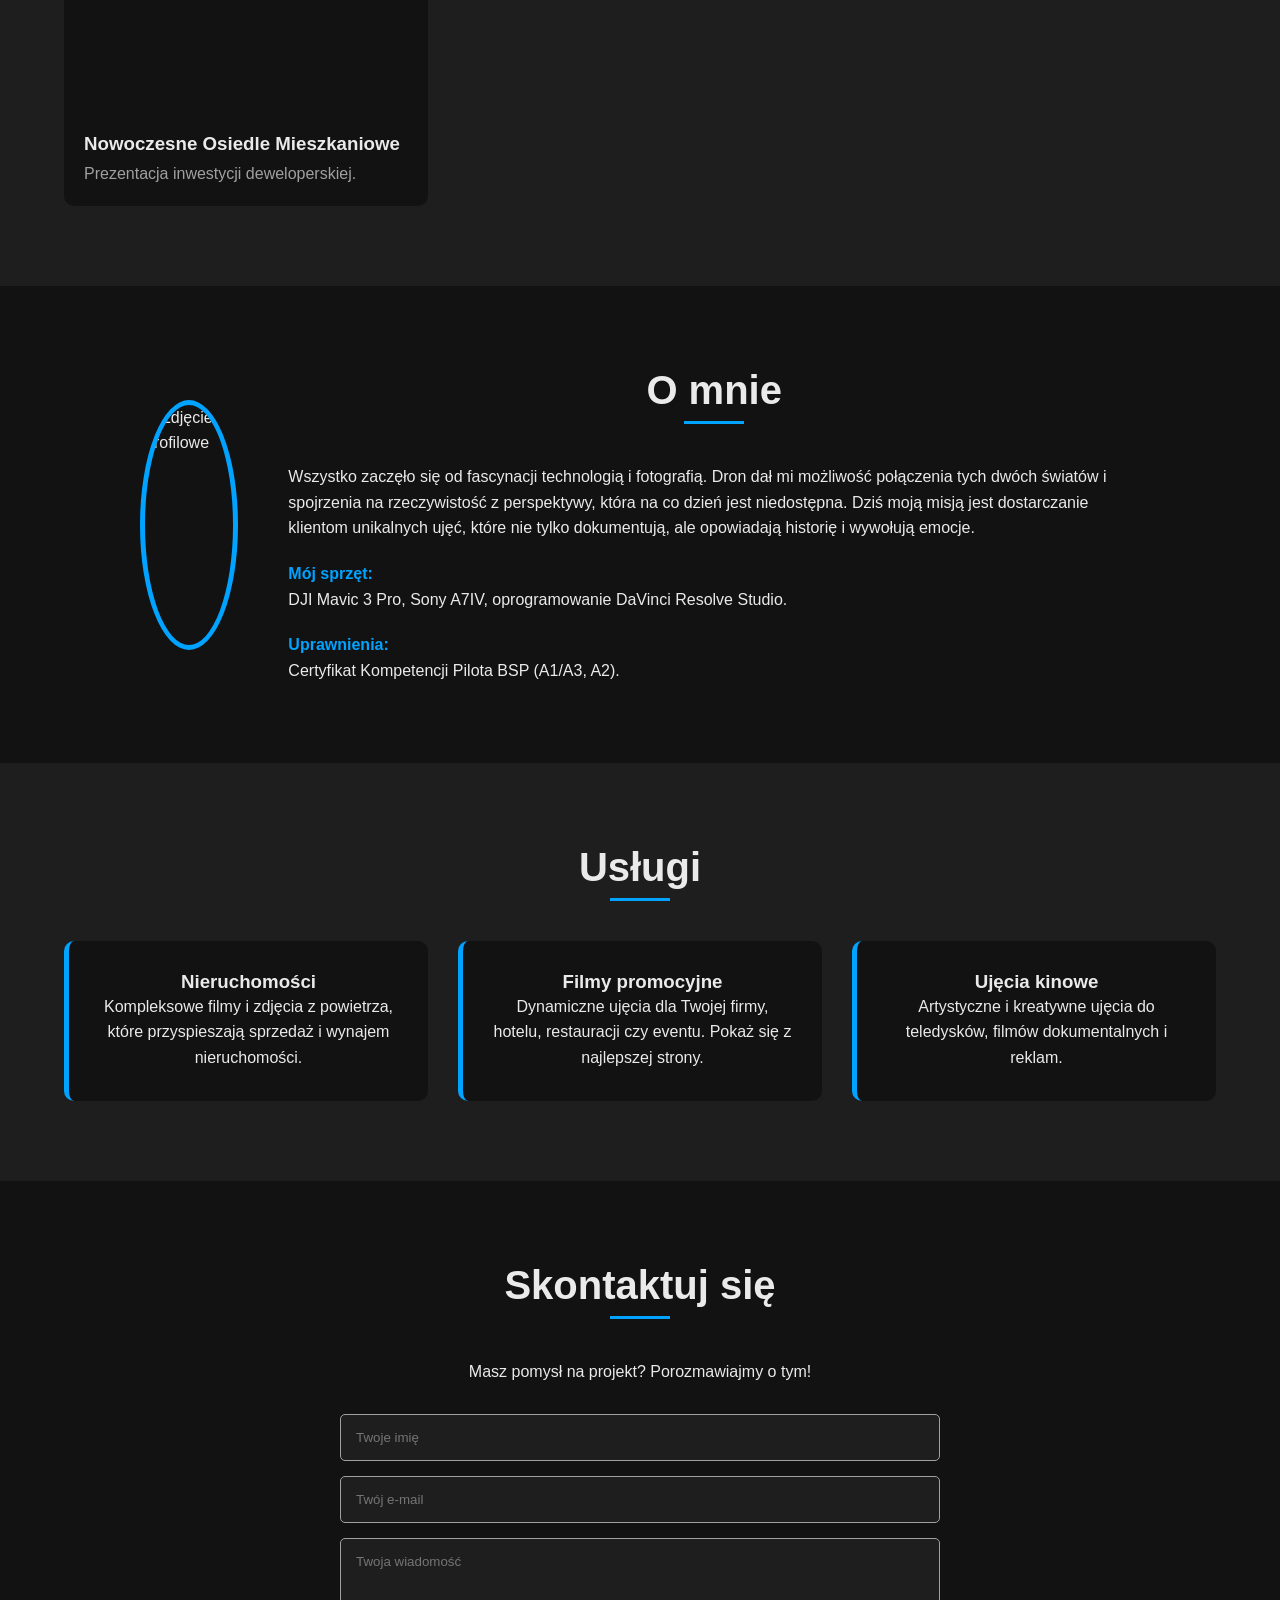
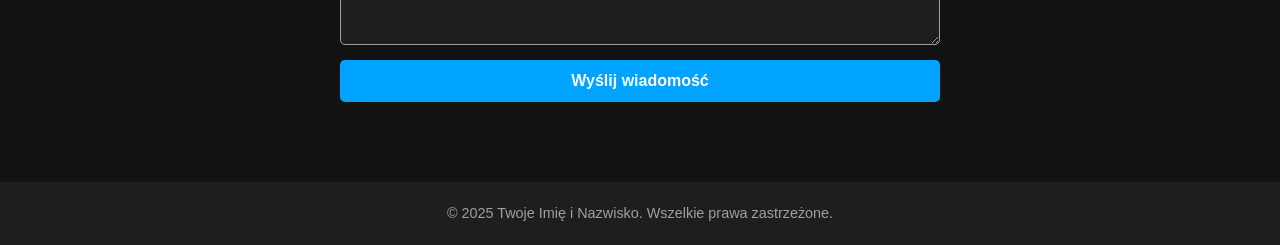
==== commit f2a9a440: "Update index.html" ====
--- a/index.html
+++ b/index.html
@@ -53,8 +53,7 @@
             <div class="portfolio-grid">
                 <div class="portfolio-item" data-category="nieruchomosci">
                     <div class="video-container">
-                        <iframe src="You Say - Lauren Daigle (DJI Mini 4 Pro Cinematic Remix #shorts.mp4" title="YouTube video player" frameborder="0" allow="accelerometer; autoplay; clipboard-write; encrypted-media; gyroscope; picture-in-picture" allowfullscreen></iframe>
-                    </div>
+<iframe width="1024" height="576" src="https://www.youtube.com/embed/nq1hWZgR6ac" title="Odpust św. Anny w Nowej Rudzie 2024 | NAGRANIE Z DRONA" frameborder="0" allow="accelerometer; autoplay; clipboard-write; encrypted-media; gyroscope; picture-in-picture; web-share" referrerpolicy="strict-origin-when-cross-origin" allowfullscreen></iframe>                    </div>
                     <h3>Luksusowa Rezydencja</h3>
                     <p>Prezentacja nieruchomości w celach sprzedażowych.</p>
                 </div>
@@ -66,8 +65,7 @@
                 </div>
                 <div class="portfolio-item" data-category="biznes">
                      <div class="video-container">
-                        <iframe src="https://www.youtube.com/embed/VIDEO_ID_3" title="YouTube video player" frameborder="0" allow="accelerometer; autoplay; clipboard-write; encrypted-media; gyroscope; picture-in-picture" allowfullscreen></iframe>
-                    </div>
+<iframe width="1024" height="576" src="https://www.youtube.com/embed/F8CcdoH55Hw" title="SEA | GOLDEN HOUR SHOTS | DJI 4 MINI PRO  | SARBINOWO" frameborder="0" allow="accelerometer; autoplay; clipboard-write; encrypted-media; gyroscope; picture-in-picture; web-share" referrerpolicy="strict-origin-when-cross-origin" allowfullscreen></iframe>                    </div>
                     <h3>Hotel SPA - Film Promocyjny </h3>
                     <p>Dynamiczny klip dla sektora hotelarskiego.</p>
                 </div>
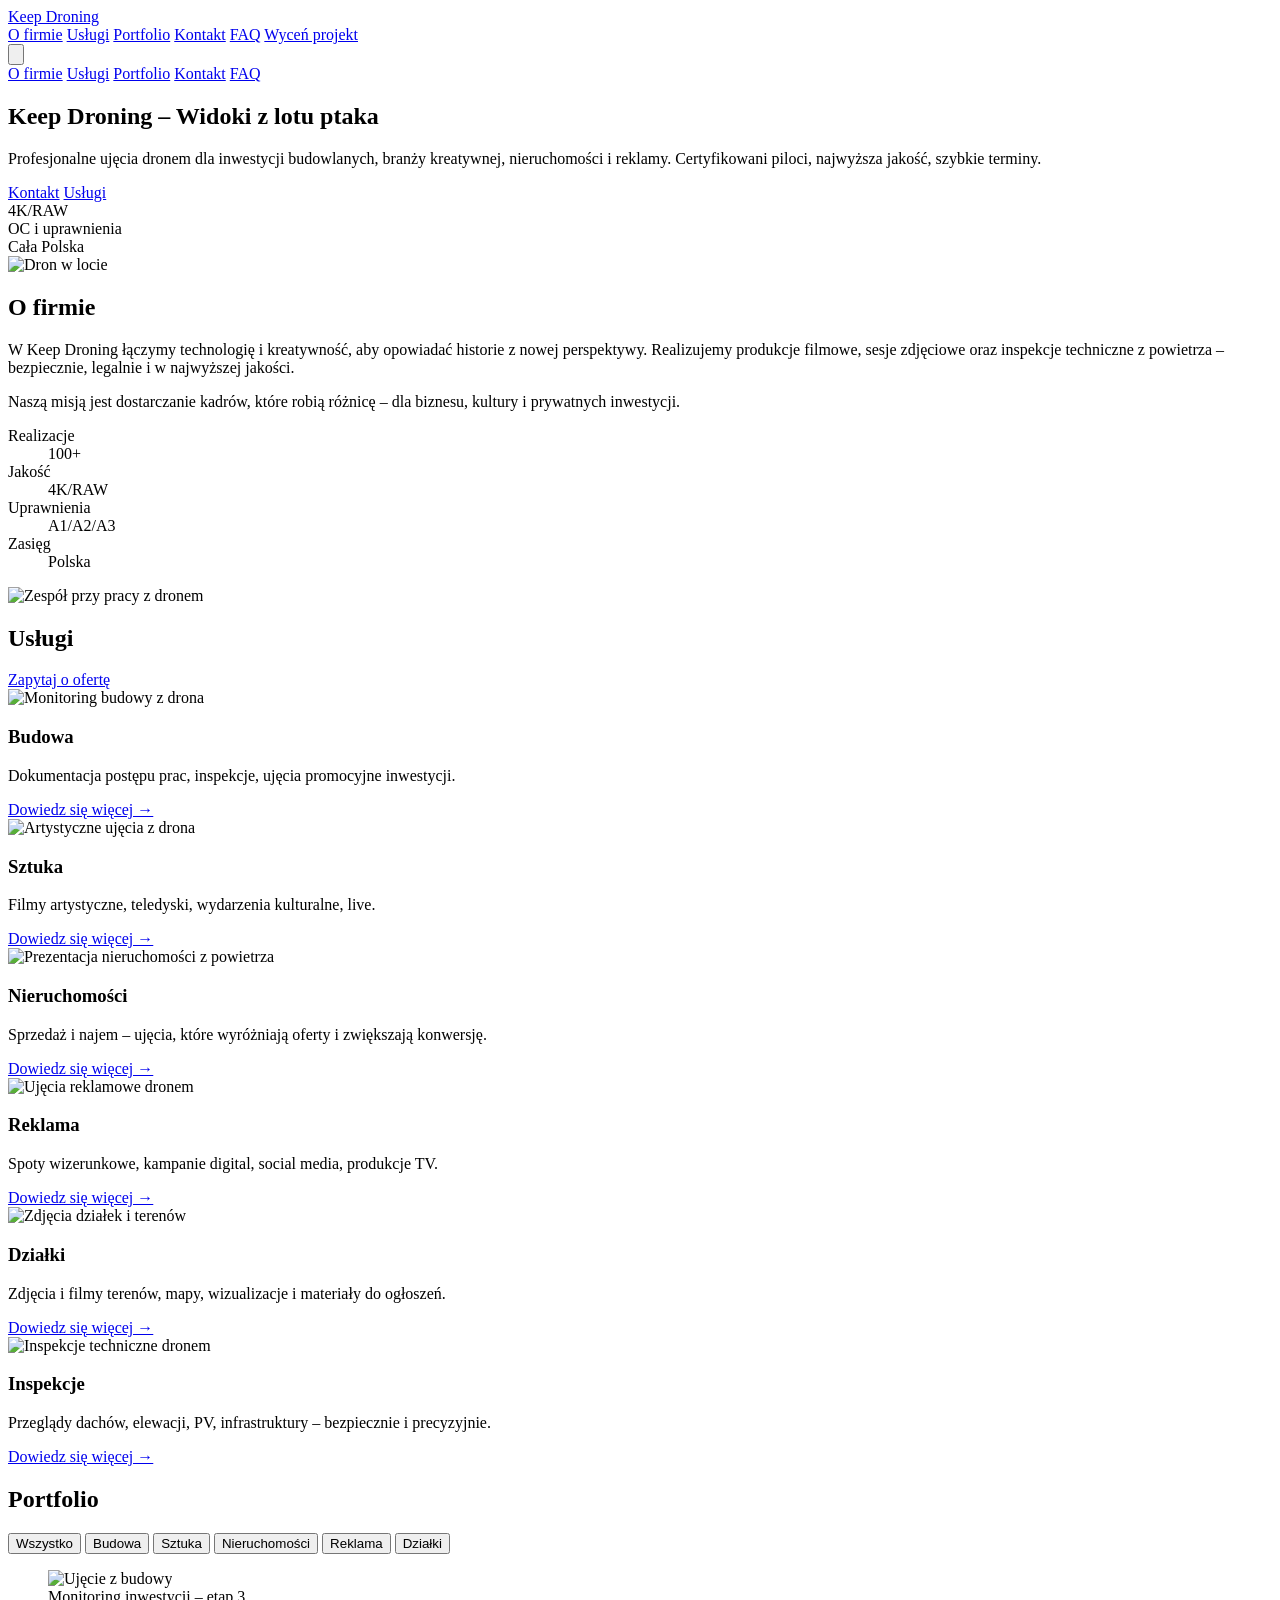
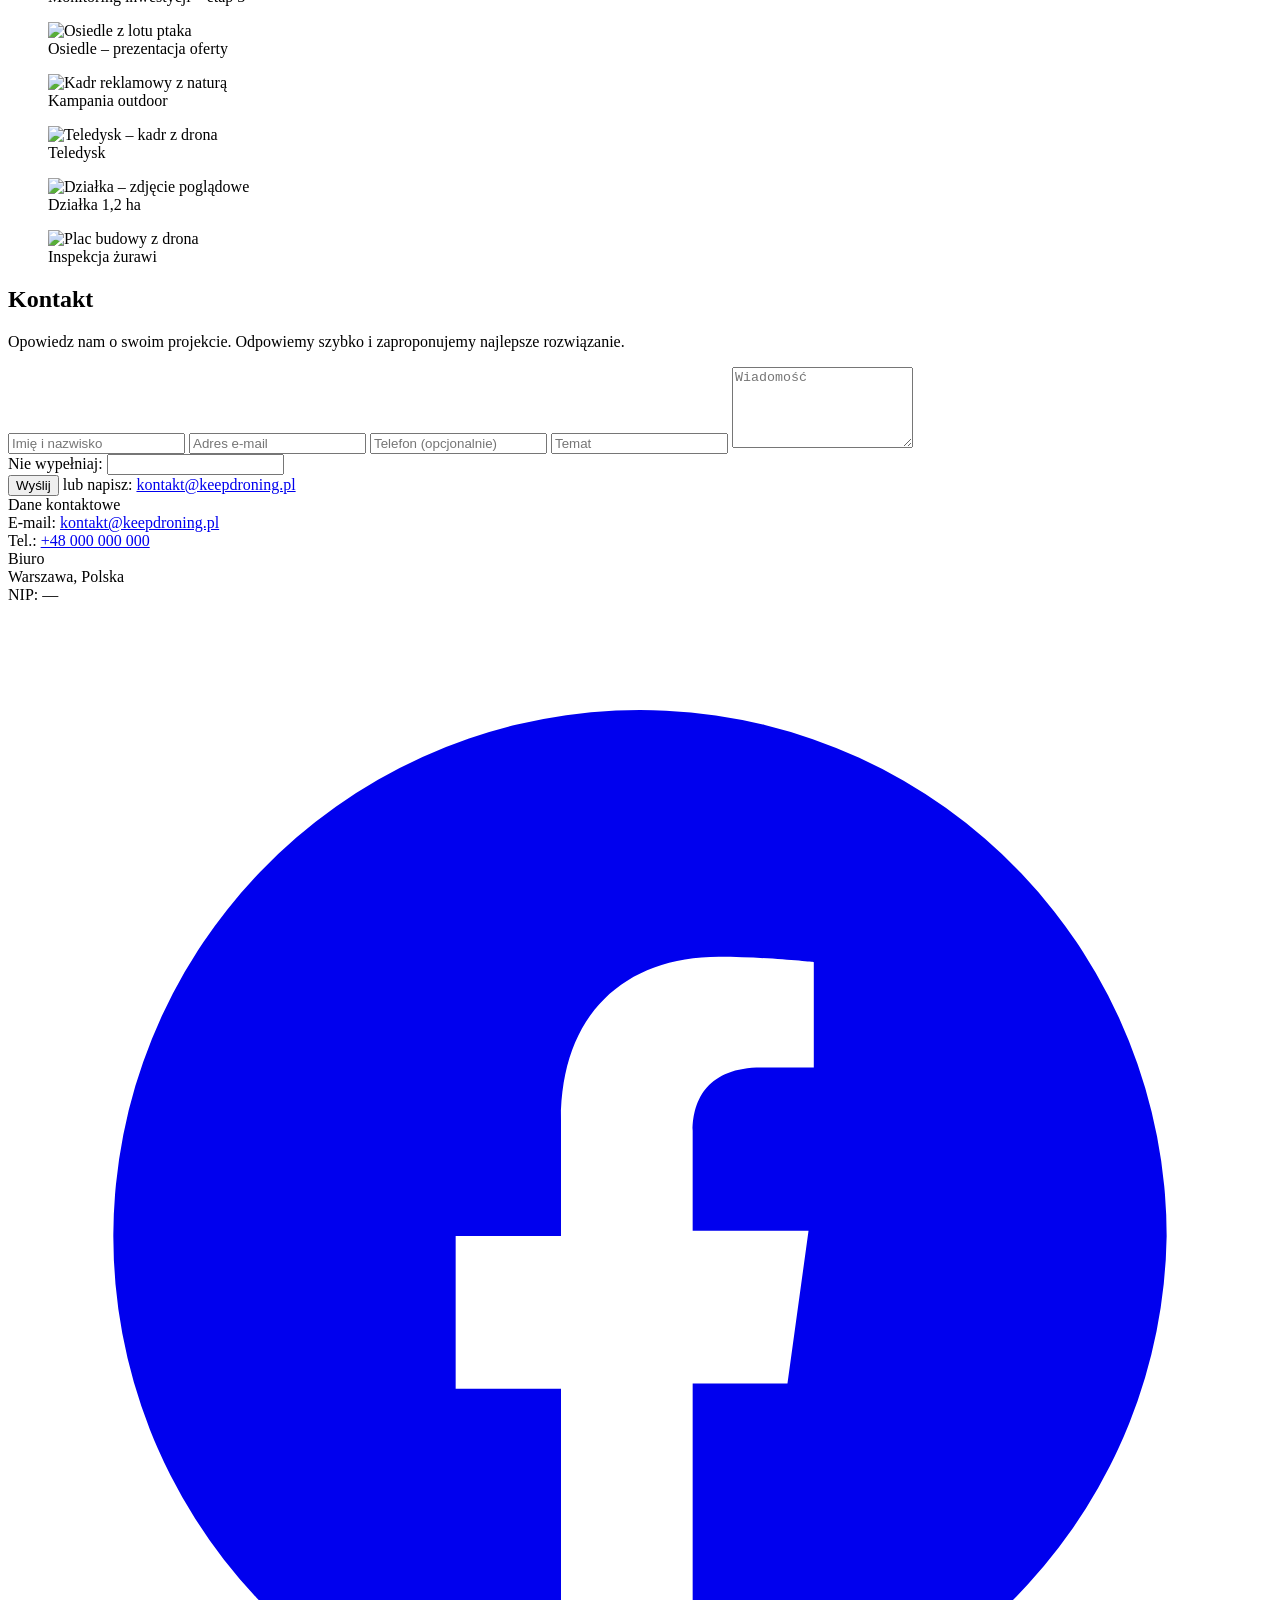
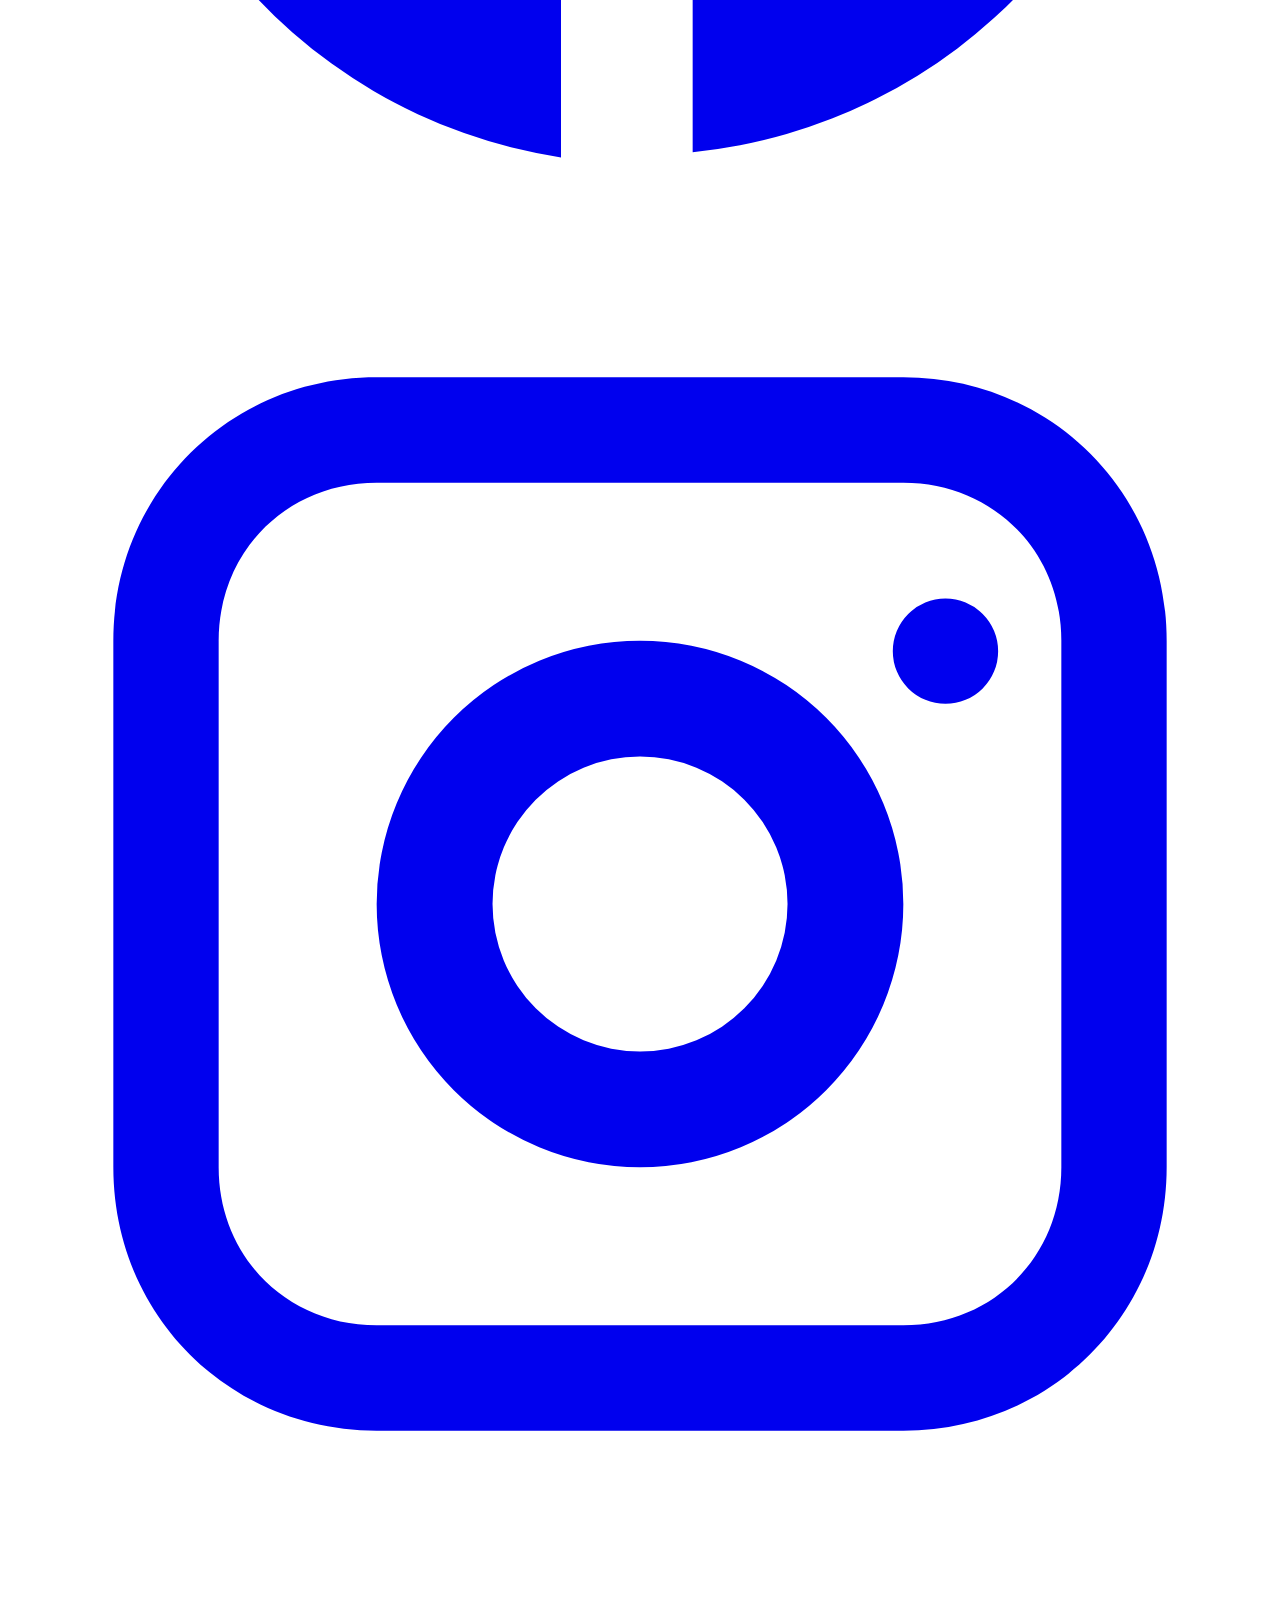
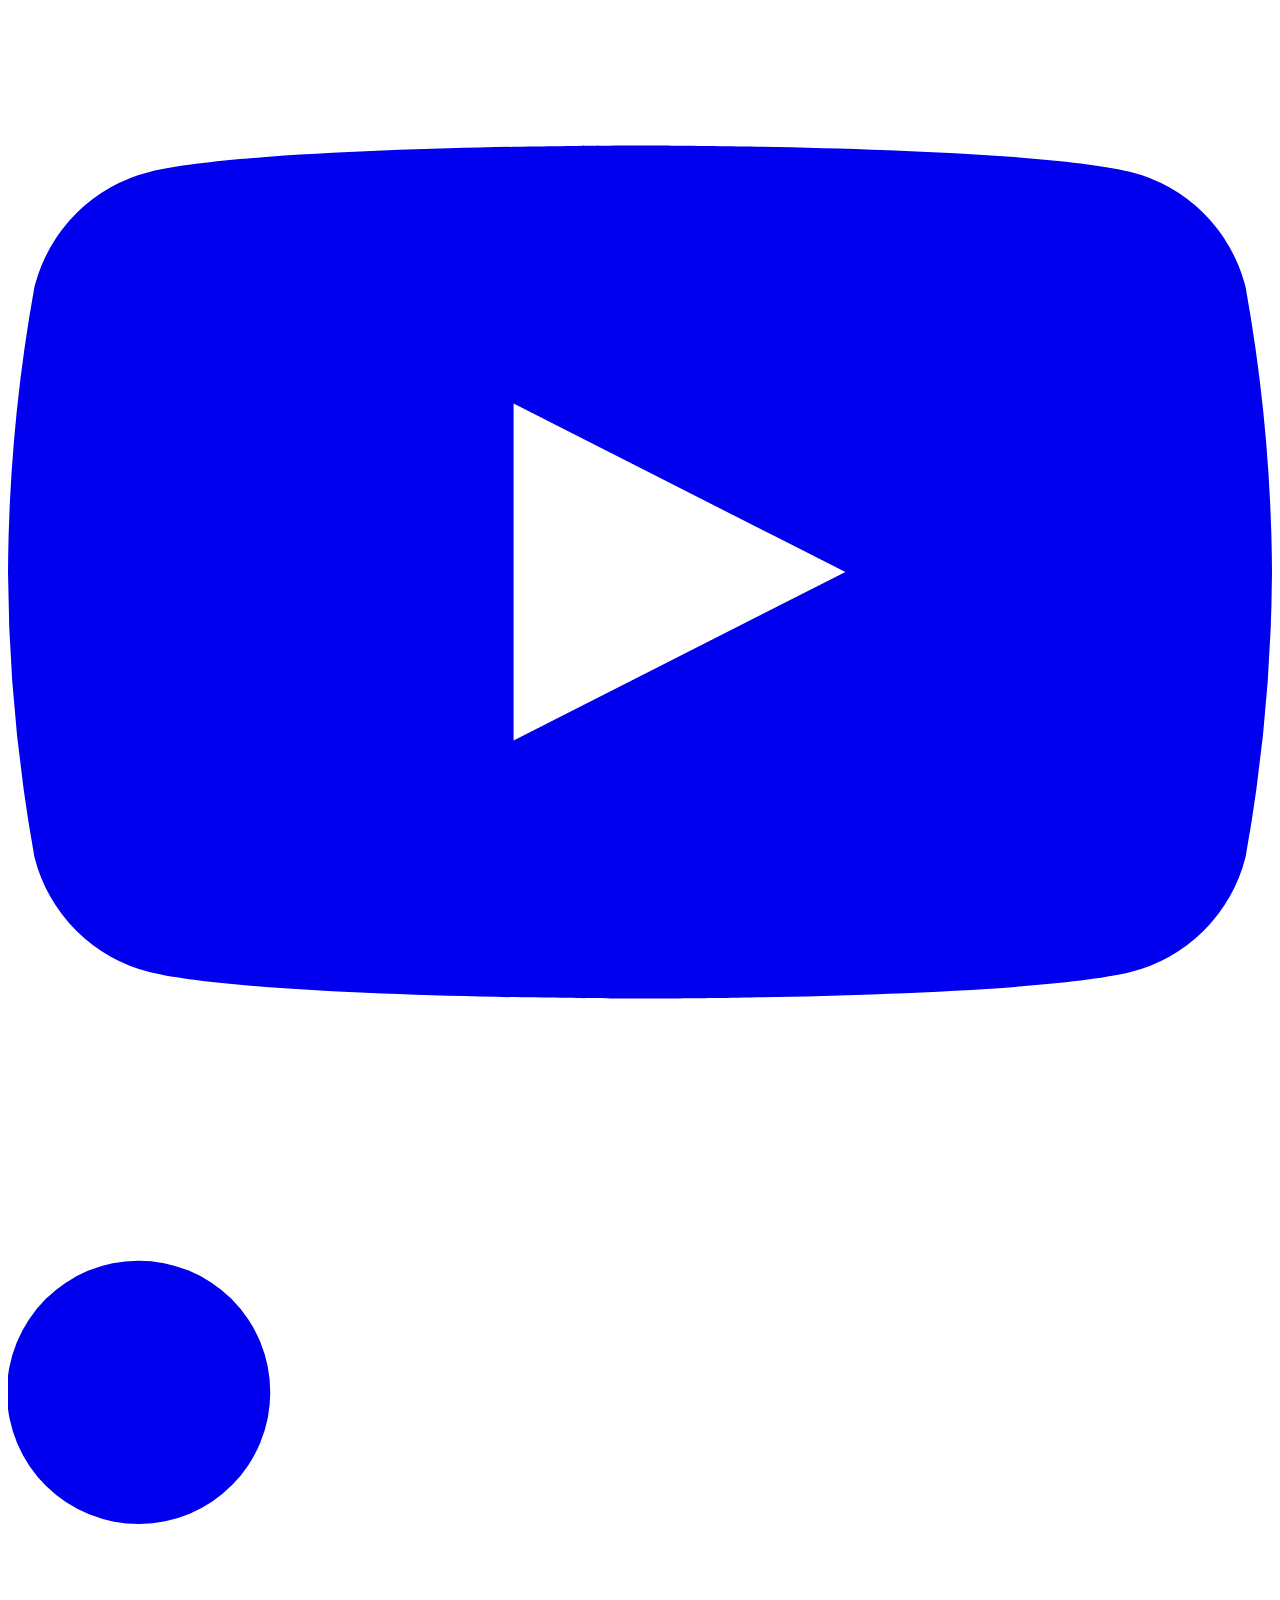
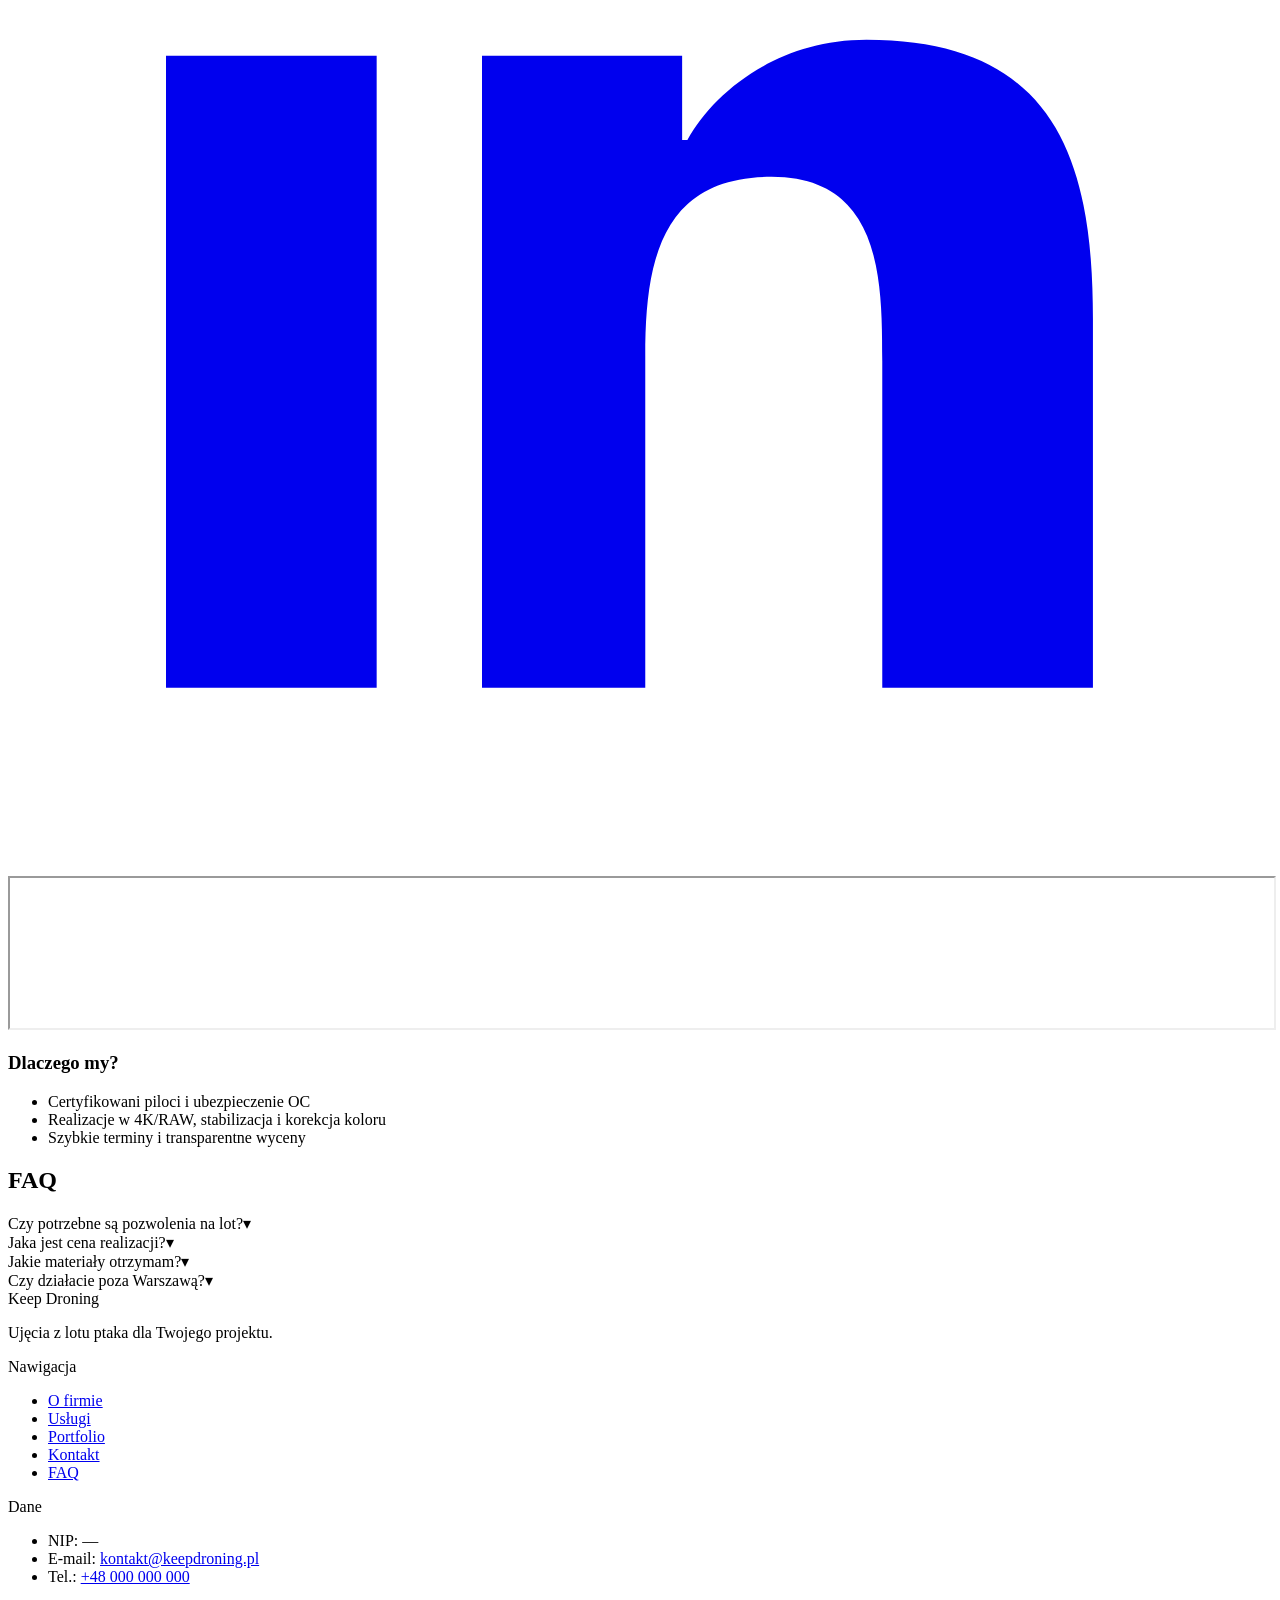
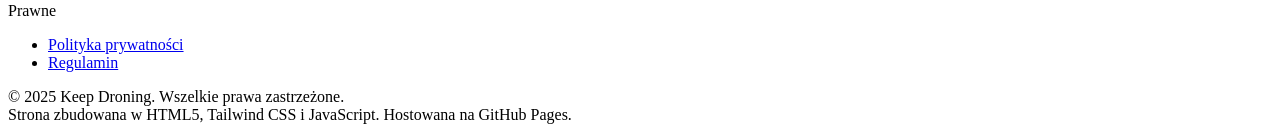
==== commit 6dea76e9: "Rebuild site with Tailwind CSS, improved structure, and SEO optimizations Co-authored-by: marcintyc." ====
--- a/index.html
+++ b/index.html
@@ -1,131 +1,437 @@
 <!DOCTYPE html>
 <html lang="pl">
 <head>
-    <meta charset="UTF-8">
-    <meta name="viewport" content="width=device-width, initial-scale=1.0">
-    <title>Twoje Imię - Portfolio Dronowe</title>
-    <link rel="stylesheet" href="style.css">
-    <link rel="preconnect" href="https://fonts.googleapis.com">
-    <link rel="preconnect" href="https://fonts.gstatic.com" crossorigin>
-    <link href="https://fonts.googleapis.com/css2?family=Poppins:wght@300;400;600;700&display=swap" rel="stylesheet">
+  <meta charset="utf-8" />
+  <meta name="viewport" content="width=device-width, initial-scale=1" />
+  <title>Keep Droning – Usługi dronowe: film, foto, inspekcje</title>
+  <meta name="description" content="Keep Droning – profesjonalne ujęcia dronem: budowa, sztuka, nieruchomości, reklama, działki. Certyfikowani piloci, 4K/RAW, szybka realizacja w całej Polsce." />
+  <meta name="keywords" content="dron, usługi dronowe, film dronem, zdjęcia dronem, ujęcia lotnicze, inspekcje dronem, Warszawa, Polska" />
+  <meta name="robots" content="index, follow" />
+  <meta name="theme-color" content="#0b1b34" />
+
+  <link rel="canonical" href="https://yourusername.github.io/keep-droning/" />
+
+  <!-- Open Graph -->
+  <meta property="og:type" content="website" />
+  <meta property="og:locale" content="pl_PL" />
+  <meta property="og:title" content="Keep Droning – Usługi dronowe" />
+  <meta property="og:description" content="Profesjonalne ujęcia z powietrza: film, foto, inspekcje. Budowa, Nieruchomości, Reklama i więcej." />
+  <meta property="og:url" content="https://yourusername.github.io/keep-droning/" />
+  <meta property="og:image" content="https://images.unsplash.com/photo-1505232070786-2f0d5b0c9dff?w=1200&q=60&auto=format&fit=crop" />
+
+  <!-- Twitter -->
+  <meta name="twitter:card" content="summary_large_image" />
+  <meta name="twitter:title" content="Keep Droning – Usługi dronowe" />
+  <meta name="twitter:description" content="Ujęcia z lotu ptaka dla Twojego projektu. Film, foto, inspekcje – szybko i bezpiecznie." />
+  <meta name="twitter:image" content="https://images.unsplash.com/photo-1505232070786-2f0d5b0c9dff?w=1200&q=60&auto=format&fit=crop" />
+
+  <!-- Fonts -->
+  <link rel="preconnect" href="https://fonts.googleapis.com" />
+  <link rel="preconnect" href="https://fonts.gstatic.com" crossorigin />
+  <link href="https://fonts.googleapis.com/css2?family=Inter:wght@300;400;500;600;700;800&display=swap" rel="stylesheet" />
+
+  <!-- Tailwind CSS (Play CDN) -->
+  <script src="https://cdn.tailwindcss.com"></script>
+  <script>
+    tailwind.config = {
+      theme: {
+        extend: {
+          colors: {
+            primary: '#0b1b34',
+            accent: '#ff7a1a',
+          },
+          fontFamily: {
+            sans: ['Inter', 'system-ui', 'Segoe UI', 'Roboto', 'Helvetica', 'Arial', 'sans-serif'],
+          },
+        }
+      }
+    }
+  </script>
+
+  <link rel="stylesheet" href="assets/css/custom.css" />
+  <link rel="icon" href="data:image/svg+xml,%3Csvg xmlns='http://www.w3.org/2000/svg' width='64' height='64'%3E%3Crect width='100%25' height='100%25' rx='12' ry='12' fill='%230b1b34'/%3E%3Ccircle cx='32' cy='32' r='10' fill='%23ff7a1a'/%3E%3C/svg%3E" />
+
+  <script type="application/ld+json">
+  {
+    "@context": "https://schema.org",
+    "@type": "Organization",
+    "name": "Keep Droning",
+    "url": "https://yourusername.github.io/keep-droning/",
+    "logo": "https://yourusername.github.io/keep-droning/assets/img/logo.png",
+    "sameAs": [
+      "https://www.facebook.com/",
+      "https://www.instagram.com/",
+      "https://www.youtube.com/",
+      "https://www.linkedin.com/"
+    ]
+  }
+  </script>
+  <script type="application/ld+json">
+  {
+    "@context": "https://schema.org",
+    "@type": "Service",
+    "serviceType": "Usługi dronowe: film, foto, inspekcje",
+    "provider": {
+      "@type": "Organization",
+      "name": "Keep Droning"
+    },
+    "areaServed": "PL",
+    "availableChannel": {
+      "@type": "ServiceChannel",
+      "servicePhone": {
+        "@type": "ContactPoint",
+        "telephone": "+48 000 000 000",
+        "contactType": "sales"
+      }
+    }
+  }
+  </script>
 </head>
-<body>
-
-    <header>
-        <nav class="navbar">
-            <a href="#" class="nav-logo">Keep Droning</a>
-            <ul class="nav-menu">
-                <li class="nav-item"><a href="#portfolio" class="nav-link">Portfolio</a></li>
-                <li class="nav-item"><a href="#about" class="nav-link">O Mnie</a></li>
-                <li class="nav-item"><a href="#services" class="nav-link">Usługi</a></li>
-                <li class="nav-item"><a href="#contact" class="nav-link">Kontakt</a></li>
-            </ul>
-            <div class="hamburger">
-                <span class="bar"></span>
-                <span class="bar"></span>
-                <span class="bar"></span>
-            </div>
+<body class="font-sans text-slate-800 bg-white">
+  <!-- Header -->
+  <header class="fixed top-0 inset-x-0 z-50 bg-white/80 backdrop-blur border-b border-slate-200">
+    <div class="mx-auto max-w-7xl px-4 sm:px-6 lg:px-8">
+      <div class="flex h-16 items-center justify-between">
+        <a href="#home" class="flex items-center gap-2 text-primary font-extrabold text-lg">
+          <span class="inline-block w-3 h-3 rounded-full bg-accent"></span>
+          <span>Keep Droning</span>
+        </a>
+        <nav class="hidden md:flex items-center gap-6 text-sm font-medium">
+          <a href="#o-firmie" class="hover:text-accent">O firmie</a>
+          <a href="#uslugi" class="hover:text-accent">Usługi</a>
+          <a href="#portfolio" class="hover:text-accent">Portfolio</a>
+          <a href="#kontakt" class="hover:text-accent">Kontakt</a>
+          <a href="#faq" class="hover:text-accent">FAQ</a>
+          <a href="#kontakt" class="ml-2 inline-flex items-center rounded-md bg-accent px-4 py-2 text-white hover:opacity-90">Wyceń projekt</a>
         </nav>
-    </header>
-
-    <main>
-        <section class="hero">
-            <div class="hero-video-bg">
-                 <video autoplay loop muted playsinline poster="path/to/poster-image.jpg">
-                    <source src="DJI_20240922183412_0674_D-da0606f5d6e1b281fa202f98e821e6b1 (1).mp4" type="video/mp4">
-                </video>
-            </div>
-            <div class="hero-content">
-                <h1>Filmowanie z powietrza, które zapiera dech</h1>
-                <p>Twoja perspektywa, nasza pasja. Profesjonalne usługi dronowe.</p>
-                <a href="#portfolio" class="cta-button">Zobacz moje prace</a>
-            </div>
-        </section>
-
-        <section id="portfolio" class="portfolio-section">
-            <h2>Portfolio</h2>
-            <div class="filter-buttons">
-                <button class="filter-btn active" data-filter="all">Wszystko</button>
-                <button class="filter-btn" data-filter="nieruchomosci">Nieruchomości</button>
-                <button class="filter-btn" data-filter="artystyczne">Artystyczne</button>
-                <button class="filter-btn" data-filter="biznes">Biznes</button>
-            </div>
-            <div class="portfolio-grid">
-                <div class="portfolio-item" data-category="nieruchomosci">
-                    <div class="video-container">
-<iframe width="1024" height="576" src="https://www.youtube.com/embed/nq1hWZgR6ac" title="Odpust św. Anny w Nowej Rudzie 2024 | NAGRANIE Z DRONA" frameborder="0" allow="accelerometer; autoplay; clipboard-write; encrypted-media; gyroscope; picture-in-picture; web-share" referrerpolicy="strict-origin-when-cross-origin" allowfullscreen></iframe>                    </div>
-                    <h3>Luksusowa Rezydencja</h3>
-                    <p>Prezentacja nieruchomości w celach sprzedażowych.</p>
+        <button id="menuToggle" class="md:hidden inline-flex items-center justify-center w-10 h-10 rounded-md border border-slate-300 text-slate-700" aria-label="Otwórz menu">
+          <svg xmlns="http://www.w3.org/2000/svg" class="h-5 w-5" viewBox="0 0 20 20" fill="currentColor"><path fill-rule="evenodd" d="M3 5h14a1 1 0 100-2H3a1 1 0 100 2zm14 4H3a1 1 0 000 2h14a1 1 0 100-2zm0 6H3a1 1 0 000 2h14a1 1 0 100-2z" clip-rule="evenodd"/></svg>
+        </button>
+      </div>
+    </div>
+    <div id="mobileMenu" class="md:hidden hidden border-t border-slate-200 bg-white">
+      <div class="px-4 py-3 space-y-2">
+        <a href="#o-firmie" class="block py-1">O firmie</a>
+        <a href="#uslugi" class="block py-1">Usługi</a>
+        <a href="#portfolio" class="block py-1">Portfolio</a>
+        <a href="#kontakt" class="block py-1">Kontakt</a>
+        <a href="#faq" class="block py-1">FAQ</a>
+      </div>
+    </div>
+  </header>
+
+  <main id="home" class="pt-24">
+    <!-- Hero -->
+    <section class="relative overflow-hidden">
+      <div class="absolute inset-0 -z-10 bg-gradient-to-b from-primary via-primary/90 to-primary/80"></div>
+      <div class="mx-auto max-w-7xl px-4 sm:px-6 lg:px-8 py-20 lg:py-28 grid lg:grid-cols-2 gap-10 items-center">
+        <div class="text-white">
+          <h1 class="text-3xl sm:text-5xl font-extrabold leading-tight">Keep Droning – Widoki z lotu ptaka</h1>
+          <p class="mt-4 text-white/90 text-lg max-w-xl">Profesjonalne ujęcia dronem dla inwestycji budowlanych, branży kreatywnej, nieruchomości i reklamy. Certyfikowani piloci, najwyższa jakość, szybkie terminy.</p>
+          <div class="mt-8 flex flex-wrap gap-3">
+            <a href="#kontakt" class="inline-flex items-center rounded-md bg-accent px-6 py-3 font-semibold text-white hover:opacity-90">Kontakt</a>
+            <a href="#uslugi" class="inline-flex items-center rounded-md border border-white/30 px-6 py-3 font-semibold text-white hover:bg-white/10">Usługi</a>
+          </div>
+          <div class="mt-8 flex items-center gap-6 text-white/70 text-sm">
+            <div class="flex items-center gap-2"><span class="w-2 h-2 rounded-full bg-accent"></span> 4K/RAW</div>
+            <div class="flex items-center gap-2"><span class="w-2 h-2 rounded-full bg-accent"></span> OC i uprawnienia</div>
+            <div class="flex items-center gap-2"><span class="w-2 h-2 rounded-full bg-accent"></span> Cała Polska</div>
+          </div>
+        </div>
+        <div class="relative">
+          <img loading="eager" decoding="async" class="w-full h-auto rounded-xl shadow-2xl ring-1 ring-white/10" src="https://images.unsplash.com/photo-1508612761958-e931d843bddb?w=900&q=60&auto=format&fit=crop" alt="Dron w locie" width="900" height="700" />
+          <div class="absolute -bottom-6 -left-6 hidden sm:block w-40 h-40 rounded-2xl bg-accent/20 blur-2xl"></div>
+        </div>
+      </div>
+    </section>
+
+    <!-- O firmie -->
+    <section id="o-firmie" class="py-16 sm:py-20">
+      <div class="mx-auto max-w-7xl px-4 sm:px-6 lg:px-8">
+        <div class="grid lg:grid-cols-2 gap-12 items-center">
+          <div>
+            <h2 class="text-2xl sm:text-3xl font-extrabold text-primary">O firmie</h2>
+            <p class="mt-4 text-slate-700">W Keep Droning łączymy technologię i kreatywność, aby opowiadać historie z nowej perspektywy. Realizujemy produkcje filmowe, sesje zdjęciowe oraz inspekcje techniczne z powietrza – bezpiecznie, legalnie i w najwyższej jakości.</p>
+            <p class="mt-3 text-slate-700">Naszą misją jest dostarczanie kadrów, które robią różnicę – dla biznesu, kultury i prywatnych inwestycji.</p>
+            <dl class="mt-8 grid grid-cols-2 sm:grid-cols-4 gap-6">
+              <div>
+                <dt class="text-sm text-slate-500">Realizacje</dt>
+                <dd class="text-2xl font-bold text-primary">100+</dd>
+              </div>
+              <div>
+                <dt class="text-sm text-slate-500">Jakość</dt>
+                <dd class="text-2xl font-bold text-primary">4K/RAW</dd>
+              </div>
+              <div>
+                <dt class="text-sm text-slate-500">Uprawnienia</dt>
+                <dd class="text-2xl font-bold text-primary">A1/A2/A3</dd>
+              </div>
+              <div>
+                <dt class="text-sm text-slate-500">Zasięg</dt>
+                <dd class="text-2xl font-bold text-primary">Polska</dd>
+              </div>
+            </dl>
+          </div>
+          <div>
+            <img loading="lazy" decoding="async" class="w-full h-auto rounded-xl shadow-lg" src="https://images.unsplash.com/photo-1519181245277-cffeb31da2fb?w=900&q=60&auto=format&fit=crop" alt="Zespół przy pracy z dronem" width="900" height="700" />
+          </div>
+        </div>
+      </div>
+    </section>
+
+    <!-- Usługi -->
+    <section id="uslugi" class="py-16 sm:py-20 bg-slate-50">
+      <div class="mx-auto max-w-7xl px-4 sm:px-6 lg:px-8">
+        <div class="flex items-end justify-between gap-6">
+          <h2 class="text-2xl sm:text-3xl font-extrabold text-primary">Usługi</h2>
+          <a href="#kontakt" class="hidden sm:inline-flex items-center rounded-md bg-accent px-4 py-2 text-white hover:opacity-90">Zapytaj o ofertę</a>
+        </div>
+        <div class="mt-10 grid gap-6 sm:grid-cols-2 lg:grid-cols-3">
+          <!-- Budowa -->
+          <article class="group rounded-xl overflow-hidden border border-slate-200 bg-white hover:shadow-lg transition">
+            <img loading="lazy" decoding="async" class="h-44 w-full object-cover" src="https://images.unsplash.com/photo-1436491865332-7a61a109cc05?w=800&q=60&auto=format&fit=crop" alt="Monitoring budowy z drona" width="800" height="400" />
+            <div class="p-5">
+              <h3 class="text-lg font-bold text-primary">Budowa</h3>
+              <p class="mt-2 text-slate-700 text-sm">Dokumentacja postępu prac, inspekcje, ujęcia promocyjne inwestycji.</p>
+              <a href="#kontakt" class="mt-4 inline-flex text-accent font-semibold">Dowiedz się więcej →</a>
+            </div>
+          </article>
+          <!-- Sztuka -->
+          <article class="group rounded-xl overflow-hidden border border-slate-200 bg-white hover:shadow-lg transition">
+            <img loading="lazy" decoding="async" class="h-44 w-full object-cover" src="https://images.unsplash.com/photo-1473186578172-c141e6798cf4?w=800&q=60&auto=format&fit=crop" alt="Artystyczne ujęcia z drona" width="800" height="400" />
+            <div class="p-5">
+              <h3 class="text-lg font-bold text-primary">Sztuka</h3>
+              <p class="mt-2 text-slate-700 text-sm">Filmy artystyczne, teledyski, wydarzenia kulturalne, live.</p>
+              <a href="#kontakt" class="mt-4 inline-flex text-accent font-semibold">Dowiedz się więcej →</a>
+            </div>
+          </article>
+          <!-- Nieruchomości -->
+          <article class="group rounded-xl overflow-hidden border border-slate-200 bg-white hover:shadow-lg transition">
+            <img loading="lazy" decoding="async" class="h-44 w-full object-cover" src="https://images.unsplash.com/photo-1479839672679-a46483c0e7c8?w=800&q=60&auto=format&fit=crop" alt="Prezentacja nieruchomości z powietrza" width="800" height="400" />
+            <div class="p-5">
+              <h3 class="text-lg font-bold text-primary">Nieruchomości</h3>
+              <p class="mt-2 text-slate-700 text-sm">Sprzedaż i najem – ujęcia, które wyróżniają oferty i zwiększają konwersję.</p>
+              <a href="#kontakt" class="mt-4 inline-flex text-accent font-semibold">Dowiedz się więcej →</a>
+            </div>
+          </article>
+          <!-- Reklama -->
+          <article class="group rounded-xl overflow-hidden border border-slate-200 bg-white hover:shadow-lg transition">
+            <img loading="lazy" decoding="async" class="h-44 w-full object-cover" src="https://images.unsplash.com/photo-1500530855697-b586d89ba3ee?w=800&q=60&auto=format&fit=crop" alt="Ujęcia reklamowe dronem" width="800" height="400" />
+            <div class="p-5">
+              <h3 class="text-lg font-bold text-primary">Reklama</h3>
+              <p class="mt-2 text-slate-700 text-sm">Spoty wizerunkowe, kampanie digital, social media, produkcje TV.</p>
+              <a href="#kontakt" class="mt-4 inline-flex text-accent font-semibold">Dowiedz się więcej →</a>
+            </div>
+          </article>
+          <!-- Działki -->
+          <article class="group rounded-xl overflow-hidden border border-slate-200 bg-white hover:shadow-lg transition">
+            <img loading="lazy" decoding="async" class="h-44 w-full object-cover" src="https://images.unsplash.com/photo-1469474968028-56623f02e42e?w=800&q=60&auto=format&fit=crop" alt="Zdjęcia działek i terenów" width="800" height="400" />
+            <div class="p-5">
+              <h3 class="text-lg font-bold text-primary">Działki</h3>
+              <p class="mt-2 text-slate-700 text-sm">Zdjęcia i filmy terenów, mapy, wizualizacje i materiały do ogłoszeń.</p>
+              <a href="#kontakt" class="mt-4 inline-flex text-accent font-semibold">Dowiedz się więcej →</a>
+            </div>
+          </article>
+          <!-- Inspekcje / opcjonalnie dodatkowa karta -->
+          <article class="group rounded-xl overflow-hidden border border-slate-200 bg-white hover:shadow-lg transition">
+            <img loading="lazy" decoding="async" class="h-44 w-full object-cover" src="https://images.unsplash.com/photo-1519340241574-2cec6aef0c01?w=800&q=60&auto=format&fit=crop" alt="Inspekcje techniczne dronem" width="800" height="400" />
+            <div class="p-5">
+              <h3 class="text-lg font-bold text-primary">Inspekcje</h3>
+              <p class="mt-2 text-slate-700 text-sm">Przeglądy dachów, elewacji, PV, infrastruktury – bezpiecznie i precyzyjnie.</p>
+              <a href="#kontakt" class="mt-4 inline-flex text-accent font-semibold">Dowiedz się więcej →</a>
+            </div>
+          </article>
+        </div>
+      </div>
+    </section>
+
+    <!-- Portfolio -->
+    <section id="portfolio" class="py-16 sm:py-20">
+      <div class="mx-auto max-w-7xl px-4 sm:px-6 lg:px-8">
+        <div class="flex items-end justify-between gap-6">
+          <h2 class="text-2xl sm:text-3xl font-extrabold text-primary">Portfolio</h2>
+          <div class="flex flex-wrap gap-2 text-sm">
+            <button class="filter-btn active rounded-full border border-slate-300 px-3 py-1" data-filter="all">Wszystko</button>
+            <button class="filter-btn rounded-full border border-slate-300 px-3 py-1" data-filter="budowa">Budowa</button>
+            <button class="filter-btn rounded-full border border-slate-300 px-3 py-1" data-filter="sztuka">Sztuka</button>
+            <button class="filter-btn rounded-full border border-slate-300 px-3 py-1" data-filter="nieruchomosci">Nieruchomości</button>
+            <button class="filter-btn rounded-full border border-slate-300 px-3 py-1" data-filter="reklama">Reklama</button>
+            <button class="filter-btn rounded-full border border-slate-300 px-3 py-1" data-filter="dzialki">Działki</button>
+          </div>
+        </div>
+        <div class="mt-8 grid gap-4 sm:grid-cols-2 lg:grid-cols-3" id="portfolioGrid">
+          <!-- Items -->
+          <figure class="portfolio-item" data-category="budowa">
+            <img loading="lazy" decoding="async" class="w-full h-52 object-cover rounded-lg" src="https://images.unsplash.com/photo-1504307651254-35680f356dfd?w=800&q=60&auto=format&fit=crop" alt="Ujęcie z budowy" width="800" height="400" />
+            <figcaption class="mt-2 text-sm text-slate-700">Monitoring inwestycji – etap 3</figcaption>
+          </figure>
+          <figure class="portfolio-item" data-category="nieruchomosci">
+            <img loading="lazy" decoding="async" class="w-full h-52 object-cover rounded-lg" src="https://images.unsplash.com/photo-1528909514045-2fa4ac7a08ba?w=800&q=60&auto=format&fit=crop" alt="Osiedle z lotu ptaka" width="800" height="400" />
+            <figcaption class="mt-2 text-sm text-slate-700">Osiedle – prezentacja oferty</figcaption>
+          </figure>
+          <figure class="portfolio-item" data-category="reklama">
+            <img loading="lazy" decoding="async" class="w-full h-52 object-cover rounded-lg" src="https://images.unsplash.com/photo-1491553895911-0055eca6402d?w=800&q=60&auto=format&fit=crop" alt="Kadr reklamowy z naturą" width="800" height="400" />
+            <figcaption class="mt-2 text-sm text-slate-700">Kampania outdoor</figcaption>
+          </figure>
+          <figure class="portfolio-item" data-category="sztuka">
+            <img loading="lazy" decoding="async" class="w-full h-52 object-cover rounded-lg" src="https://images.unsplash.com/photo-1500534314209-a25ddb2bd429?w=800&q=60&auto=format&fit=crop" alt="Teledysk – kadr z drona" width="800" height="400" />
+            <figcaption class="mt-2 text-sm text-slate-700">Teledysk</figcaption>
+          </figure>
+          <figure class="portfolio-item" data-category="dzialki">
+            <img loading="lazy" decoding="async" class="w-full h-52 object-cover rounded-lg" src="https://images.unsplash.com/photo-1441974231531-c6227db76b6e?w=800&q=60&auto=format&fit=crop" alt="Działka – zdjęcie poglądowe" width="800" height="400" />
+            <figcaption class="mt-2 text-sm text-slate-700">Działka 1,2 ha</figcaption>
+          </figure>
+          <figure class="portfolio-item" data-category="budowa">
+            <img loading="lazy" decoding="async" class="w-full h-52 object-cover rounded-lg" src="https://images.unsplash.com/photo-1597007041176-50ade2a32c53?w=800&q=60&auto=format&fit=crop" alt="Plac budowy z drona" width="800" height="400" />
+            <figcaption class="mt-2 text-sm text-slate-700">Inspekcja żurawi</figcaption>
+          </figure>
+        </div>
+      </div>
+    </section>
+
+    <!-- Kontakt -->
+    <section id="kontakt" class="py-16 sm:py-20 bg-slate-50">
+      <div class="mx-auto max-w-7xl px-4 sm:px-6 lg:px-8">
+        <div class="grid lg:grid-cols-2 gap-10">
+          <div>
+            <h2 class="text-2xl sm:text-3xl font-extrabold text-primary">Kontakt</h2>
+            <p class="mt-3 text-slate-700">Opowiedz nam o swoim projekcie. Odpowiemy szybko i zaproponujemy najlepsze rozwiązanie.</p>
+
+            <form id="contactForm" class="mt-6 space-y-4">
+              <input type="text" name="imie" placeholder="Imię i nazwisko" required class="w-full rounded-md border border-slate-300 px-4 py-2" />
+              <input type="email" name="email" placeholder="Adres e-mail" required class="w-full rounded-md border border-slate-300 px-4 py-2" />
+              <input type="tel" name="telefon" placeholder="Telefon (opcjonalnie)" class="w-full rounded-md border border-slate-300 px-4 py-2" />
+              <input type="text" name="temat" placeholder="Temat" class="w-full rounded-md border border-slate-300 px-4 py-2" />
+              <textarea name="wiadomosc" placeholder="Wiadomość" rows="5" required class="w-full rounded-md border border-slate-300 px-4 py-2"></textarea>
+              <div class="hidden">
+                <label>Nie wypełniaj: <input name="_hp" type="text" /></label>
+              </div>
+              <div class="flex items-center gap-3">
+                <button type="submit" class="inline-flex items-center rounded-md bg-accent px-6 py-3 font-semibold text-white hover:opacity-90">Wyślij</button>
+                <span class="text-sm text-slate-500">lub napisz: <a href="mailto:kontakt@keepdroning.pl" class="text-accent">kontakt@keepdroning.pl</a></span>
+              </div>
+            </form>
+
+            <div class="mt-8 grid sm:grid-cols-2 gap-4 text-sm">
+              <div class="rounded-lg border border-slate-200 p-4">
+                <div class="font-semibold text-primary">Dane kontaktowe</div>
+                <div class="mt-2 text-slate-700">
+                  E-mail: <a class="text-accent" href="mailto:kontakt@keepdroning.pl">kontakt@keepdroning.pl</a><br />
+                  Tel.: <a class="text-accent" href="tel:+48000000000">+48 000 000 000</a>
                 </div>
-                <div class="portfolio-item" data-category="artystyczne">
-                    <div class="video-container">
-<iframe width="392" height="696" src="https://www.youtube.com/embed/f5v2X-ruwWc" title="You Say - Lauren Daigle (DJI Mini 4 Pro Cinematic Remix #shorts" frameborder="0" allow="accelerometer; autoplay; clipboard-write; encrypted-media; gyroscope; picture-in-picture; web-share" referrerpolicy="strict-origin-when-cross-origin" allowfullscreen></iframe>                    </div>
-                    <h3>Zimowy Krajobraz</h3>
-                    <p>Kinowe ujęcia piękna natury.</p>
+              </div>
+              <div class="rounded-lg border border-slate-200 p-4">
+                <div class="font-semibold text-primary">Biuro</div>
+                <div class="mt-2 text-slate-700">
+                  Warszawa, Polska<br />
+                  NIP: —
                 </div>
-                <div class="portfolio-item" data-category="biznes">
-                     <div class="video-container">
-<iframe width="1024" height="576" src="https://www.youtube.com/embed/F8CcdoH55Hw" title="SEA | GOLDEN HOUR SHOTS | DJI 4 MINI PRO  | SARBINOWO" frameborder="0" allow="accelerometer; autoplay; clipboard-write; encrypted-media; gyroscope; picture-in-picture; web-share" referrerpolicy="strict-origin-when-cross-origin" allowfullscreen></iframe>                    </div>
-                    <h3>Hotel SPA - Film Promocyjny </h3>
-                    <p>Dynamiczny klip dla sektora hotelarskiego.</p>
-                </div>
-                 <div class="portfolio-item" data-category="nieruchomoscimorze">
-                    <div class="video-container">
-            <iframe width="392" height="696" src="https://www.youtube.com/embed/R3rxno2PkLc" title="Love this place 💗 #shorts" frameborder="0" allow="accelerometer; autoplay; clipboard-write; encrypted-media; gyroscope; picture-in-picture; web-share" referrerpolicy="strict-origin-when-cross-origin" allowfullscreen></iframe>                   </div>
-                   <h3>Nowoczesne Osiedle Mieszkaniowe</h3>
-                   <p>Prezentacja inwestycji deweloperskiej.</p>
-               </div>
-            </div>
-        </section>
-
-        <section id="about" class="about-section">
-            <div class="about-content">
-                <img src="https://via.placeholder.com/300" alt="Zdjęcie profilowe" class="profile-pic">
-                <div class="about-text">
-                    <h2>O mnie</h2>
-                    <p>Wszystko zaczęło się od fascynacji technologią i fotografią. Dron dał mi możliwość połączenia tych dwóch światów i spojrzenia na rzeczywistość z perspektywy, która na co dzień jest niedostępna. Dziś moją misją jest dostarczanie klientom unikalnych ujęć, które nie tylko dokumentują, ale opowiadają historię i wywołują emocje.</p>
-                    <h4>Mój sprzęt:</h4>
-                    <p>DJI Mavic 3 Pro, Sony A7IV, oprogramowanie DaVinci Resolve Studio.</p>
-                    <h4>Uprawnienia:</h4>
-                    <p>Certyfikat Kompetencji Pilota BSP (A1/A3, A2).</p>
-                </div>
-            </div>
-        </section>
-        
-        <section id="services" class="services-section">
-            <h2>Usługi</h2>
-            <div class="services-container">
-                <div class="service-card">
-                    <h3>Nieruchomości</h3>
-                    <p>Kompleksowe filmy i zdjęcia z powietrza, które przyspieszają sprzedaż i wynajem nieruchomości.</p>
-                </div>
-                <div class="service-card">
-                    <h3>Filmy promocyjne</h3>
-                    <p>Dynamiczne ujęcia dla Twojej firmy, hotelu, restauracji czy eventu. Pokaż się z najlepszej strony.</p>
-                </div>
-                <div class="service-card">
-                    <h3>Ujęcia kinowe</h3>
-                    <p>Artystyczne i kreatywne ujęcia do teledysków, filmów dokumentalnych i reklam.</p>
-                </div>
-            </div>
-        </section>
-
-        <section id="contact" class="contact-section">
-            <h2>Skontaktuj się</h2>
-            <p>Masz pomysł na projekt? Porozmawiajmy o tym!</p>
-            <form id="contact-form">
-                <input type="text" name="name" placeholder="Twoje imię" required>
-                <input type="email" name="email" placeholder="Twój e-mail" required>
-                <textarea name="message" rows="5" placeholder="Twoja wiadomość" required></textarea>
-                <button type="submit" class="cta-button">Wyślij wiadomość</button>
-            </form>
-        </section>
-    </main>
-
-    <footer>
-        <p>&copy; 2025 Twoje Imię i Nazwisko. Wszelkie prawa zastrzeżone.</p>
-    </footer>
-
-    <script src="script.js"></script>
+              </div>
+            </div>
+
+            <div class="mt-6 flex items-center gap-4">
+              <a href="https://www.facebook.com/" target="_blank" rel="noopener" aria-label="Facebook" class="text-slate-600 hover:text-accent">
+                <svg xmlns="http://www.w3.org/2000/svg" viewBox="0 0 24 24" fill="currentColor" class="w-6 h-6"><path d="M22 12a10 10 0 10-11.5 9.9v-7h-2v-2.9h2V9.8c0-2 1.2-3.1 3-3.1.9 0 1.8.1 1.8.1v2h-1c-1 0-1.3.6-1.3 1.2v1.9h2.2l-.4 2.9h-1.8v7A10 10 0 0022 12z"/></svg>
+              </a>
+              <a href="https://www.instagram.com/" target="_blank" rel="noopener" aria-label="Instagram" class="text-slate-600 hover:text-accent">
+                <svg xmlns="http://www.w3.org/2000/svg" viewBox="0 0 24 24" fill="currentColor" class="w-6 h-6"><path d="M7 2C4.2 2 2 4.2 2 7v10c0 2.8 2.2 5 5 5h10c2.8 0 5-2.2 5-5V7c0-2.8-2.2-5-5-5H7zm10 2c1.7 0 3 1.3 3 3v10c0 1.7-1.3 3-3 3H7c-1.7 0-3-1.3-3-3V7c0-1.7 1.3-3 3-3h10zM12 7a5 5 0 100 10 5 5 0 000-10zm0 2.2a2.8 2.8 0 110 5.6 2.8 2.8 0 010-5.6zM17.8 6.2a1 1 0 100 2 1 1 0 000-2z"/></svg>
+              </a>
+              <a href="https://www.youtube.com/" target="_blank" rel="noopener" aria-label="YouTube" class="text-slate-600 hover:text-accent">
+                <svg xmlns="http://www.w3.org/2000/svg" viewBox="0 0 24 24" fill="currentColor" class="w-7 h-7"><path d="M23.5 6.6a3 3 0 00-2.2-2.2C19.2 3.9 12 3.9 12 3.9s-7.2 0-9.3.5A3 3 0 00.5 6.6 31.4 31.4 0 000 12a31.4 31.4 0 00.5 5.4 3 3 0 002.2 2.2c2.1.5 9.3.5 9.3.5s7.2 0 9.3-.5a3 3 0 002.2-2.2A31.4 31.4 0 0024 12a31.4 31.4 0 00-.5-5.4zM9.6 15.2V8.8L15.9 12l-6.3 3.2z"/></svg>
+              </a>
+              <a href="https://www.linkedin.com/" target="_blank" rel="noopener" aria-label="LinkedIn" class="text-slate-600 hover:text-accent">
+                <svg xmlns="http://www.w3.org/2000/svg" viewBox="0 0 24 24" fill="currentColor" class="w-6 h-6"><path d="M4.98 3.5A2.5 2.5 0 102.5 6a2.5 2.5 0 002.48-2.5zM3 8.5h4v12H3v-12zM9 8.5h3.8v1.6h.1c.5-.9 1.7-1.9 3.4-1.9 3.6 0 4.3 2.3 4.3 5.3v7h-4v-6.2c0-1.5 0-3.5-2.1-3.5-2.1 0-2.4 1.6-2.4 3.4V20.5H9v-12z"/></svg>
+              </a>
+            </div>
+          </div>
+
+          <div class="space-y-6">
+            <div class="aspect-video w-full rounded-xl overflow-hidden ring-1 ring-slate-200 bg-slate-100">
+              <iframe title="Mapa – Warszawa" width="100%" height="100%" loading="lazy" referrerpolicy="no-referrer-when-downgrade" src="https://www.google.com/maps/embed?pb=!1m18!1m12!1m3!1d244346.67697270652!2d20.781016!3d52.232855!2m3!1f0!2f0!3f0!3m2!1i1024!2i768!4f13.1!3m3!1m2!1s0x471ecc6699b2d35f%3A0xc80db1b207eb2a0!2sWarszawa!5e0!3m2!1spl!2spl!4v1683299999999"></iframe>
+            </div>
+            <div class="rounded-xl border border-slate-200 p-5 bg-white">
+              <h3 class="font-bold text-primary">Dlaczego my?</h3>
+              <ul class="mt-3 list-disc list-inside text-slate-700 text-sm">
+                <li>Certyfikowani piloci i ubezpieczenie OC</li>
+                <li>Realizacje w 4K/RAW, stabilizacja i korekcja koloru</li>
+                <li>Szybkie terminy i transparentne wyceny</li>
+              </ul>
+            </div>
+          </div>
+        </div>
+      </div>
+    </section>
+
+    <!-- FAQ -->
+    <section id="faq" class="py-16 sm:py-20">
+      <div class="mx-auto max-w-7xl px-4 sm:px-6 lg:px-8">
+        <h2 class="text-2xl sm:text-3xl font-extrabold text-primary">FAQ</h2>
+        <div class="mt-6 divide-y divide-slate-200 border border-slate-200 rounded-xl overflow-hidden">
+          <details class="group p-5">
+            <summary class="flex cursor-pointer items-center justify-between font-semibold text-slate-800">Czy potrzebne są pozwolenia na lot?<span class="transition group-open:rotate-180">▾</span></summary>
+            <p class="mt-2 text-slate-700">Zajmujemy się formalnościami i analizą stref. Latamy zgodnie z przepisami i w razie potrzeby uzyskujemy zgody.</p>
+          </details>
+          <details class="group p-5">
+            <summary class="flex cursor-pointer items-center justify-between font-semibold text-slate-800">Jaka jest cena realizacji?<span class="transition group-open:rotate-180">▾</span></summary>
+            <p class="mt-2 text-slate-700">Każdy projekt wyceniamy indywidualnie. Podaj lokalizację, zakres ujęć i termin – przygotujemy ofertę tego samego dnia.</p>
+          </details>
+          <details class="group p-5">
+            <summary class="flex cursor-pointer items-center justify-between font-semibold text-slate-800">Jakie materiały otrzymam?<span class="transition group-open:rotate-180">▾</span></summary>
+            <p class="mt-2 text-slate-700">Dostarczamy surowe pliki (RAW/LOG) oraz montaż wg ustaleń (formaty do social media, web, TV).</p>
+          </details>
+          <details class="group p-5">
+            <summary class="flex cursor-pointer items-center justify-between font-semibold text-slate-800">Czy działacie poza Warszawą?<span class="transition group-open:rotate-180">▾</span></summary>
+            <p class="mt-2 text-slate-700">Tak, realizujemy zlecenia w całej Polsce. Dojazd i logistyka po naszej stronie.</p>
+          </details>
+        </div>
+      </div>
+    </section>
+  </main>
+
+  <!-- Footer -->
+  <footer class="border-t border-slate-200 py-10">
+    <div class="mx-auto max-w-7xl px-4 sm:px-6 lg:px-8">
+      <div class="grid sm:grid-cols-2 lg:grid-cols-4 gap-8">
+        <div>
+          <div class="flex items-center gap-2 text-primary font-extrabold text-lg">
+            <span class="inline-block w-3 h-3 rounded-full bg-accent"></span>
+            <span>Keep Droning</span>
+          </div>
+          <p class="mt-3 text-sm text-slate-700">Ujęcia z lotu ptaka dla Twojego projektu.</p>
+        </div>
+        <div>
+          <div class="font-semibold text-slate-900">Nawigacja</div>
+          <ul class="mt-3 space-y-2 text-sm">
+            <li><a href="#o-firmie" class="hover:text-accent">O firmie</a></li>
+            <li><a href="#uslugi" class="hover:text-accent">Usługi</a></li>
+            <li><a href="#portfolio" class="hover:text-accent">Portfolio</a></li>
+            <li><a href="#kontakt" class="hover:text-accent">Kontakt</a></li>
+            <li><a href="#faq" class="hover:text-accent">FAQ</a></li>
+          </ul>
+        </div>
+        <div>
+          <div class="font-semibold text-slate-900">Dane</div>
+          <ul class="mt-3 space-y-2 text-sm text-slate-700">
+            <li>NIP: —</li>
+            <li>E-mail: <a href="mailto:kontakt@keepdroning.pl" class="text-accent">kontakt@keepdroning.pl</a></li>
+            <li>Tel.: <a href="tel:+48000000000" class="text-accent">+48 000 000 000</a></li>
+          </ul>
+        </div>
+        <div>
+          <div class="font-semibold text-slate-900">Prawne</div>
+          <ul class="mt-3 space-y-2 text-sm">
+            <li><a href="#" class="hover:text-accent">Polityka prywatności</a></li>
+            <li><a href="#" class="hover:text-accent">Regulamin</a></li>
+          </ul>
+        </div>
+      </div>
+      <div class="mt-10 flex flex-col sm:flex-row items-center justify-between gap-4 text-xs text-slate-500">
+        <div>© 2025 Keep Droning. Wszelkie prawa zastrzeżone.</div>
+        <div>Strona zbudowana w HTML5, Tailwind CSS i JavaScript. Hostowana na GitHub Pages.</div>
+      </div>
+    </div>
+  </footer>
+
+  <script src="assets/js/main.js" defer></script>
 </body>
 </html>
--- a/assets/css/custom.css
+++ b/assets/css/custom.css
@@ -0,0 +1,6 @@
+/* Custom tweaks complementary to Tailwind */
+html { scroll-behavior: smooth; }
+
+/* Improve details/summary affordance */
+details > summary { list-style: none; }
+details > summary::-webkit-details-marker { display: none; }
